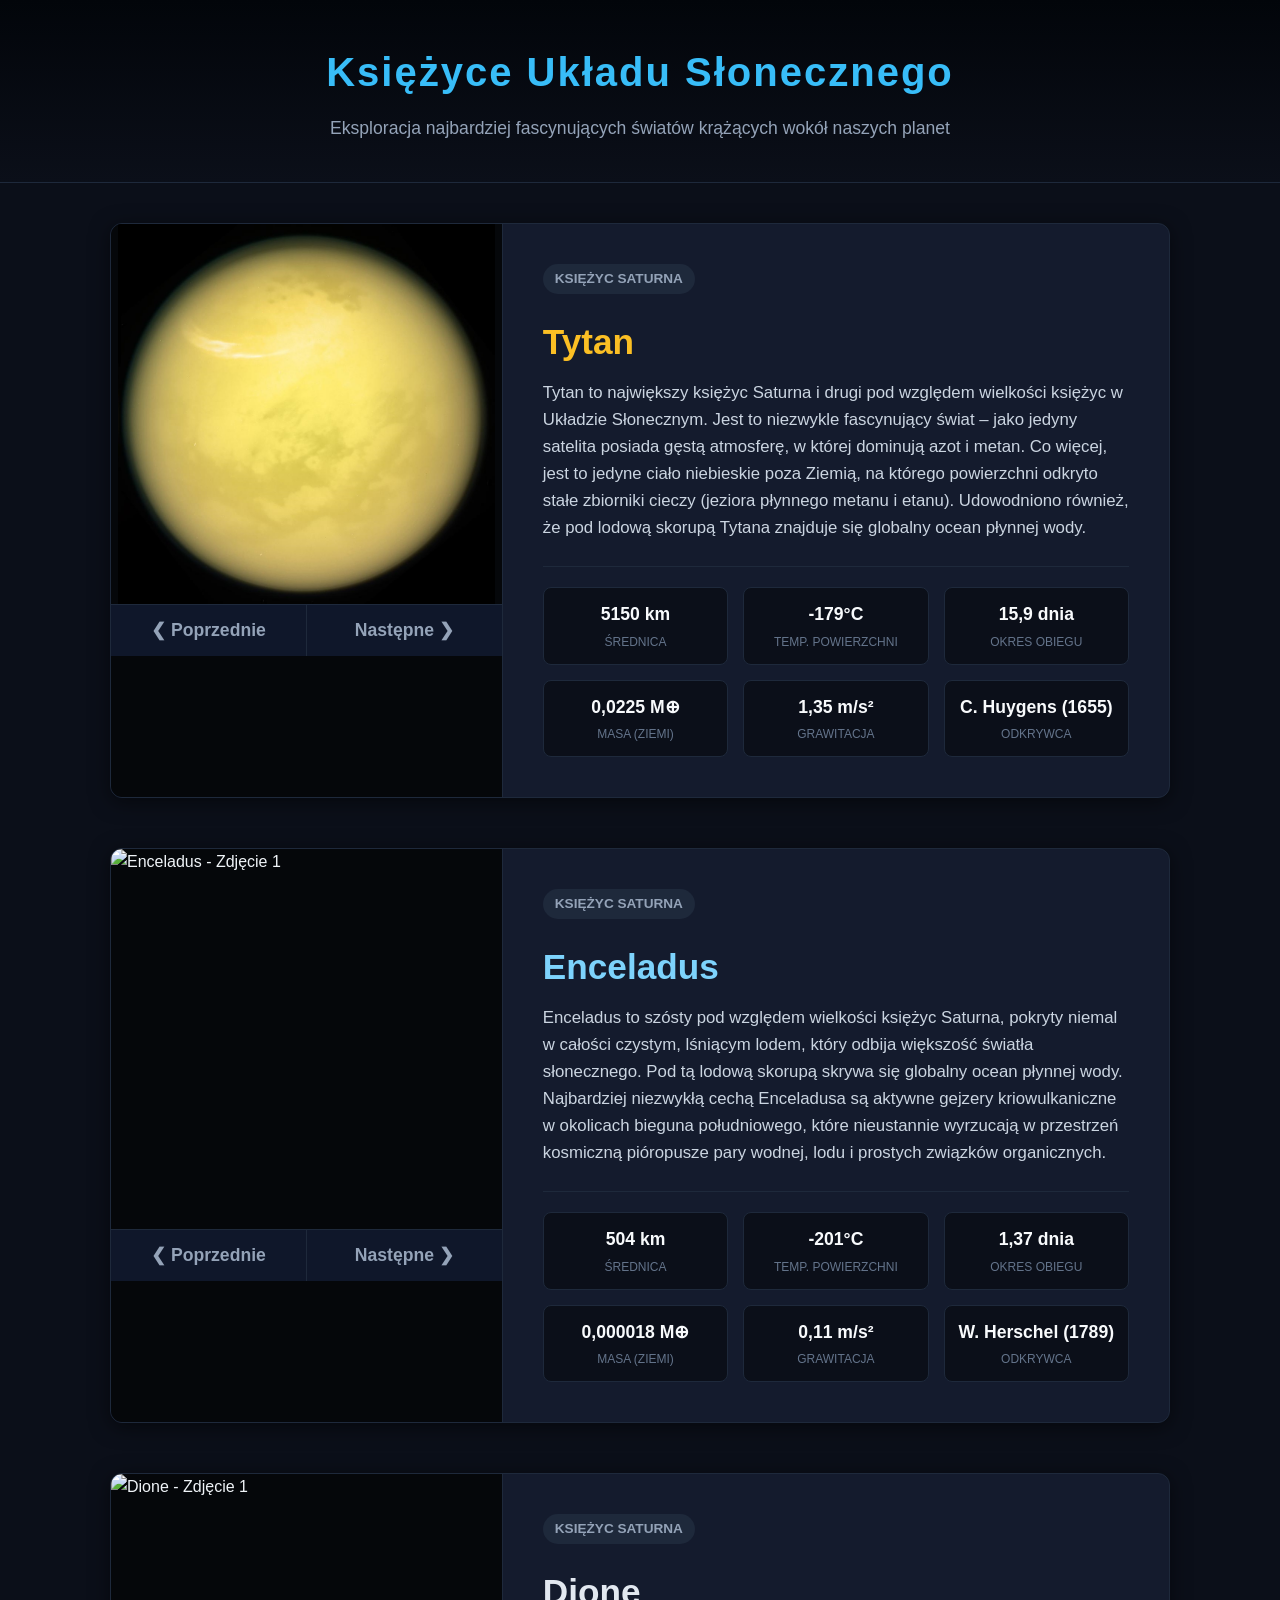
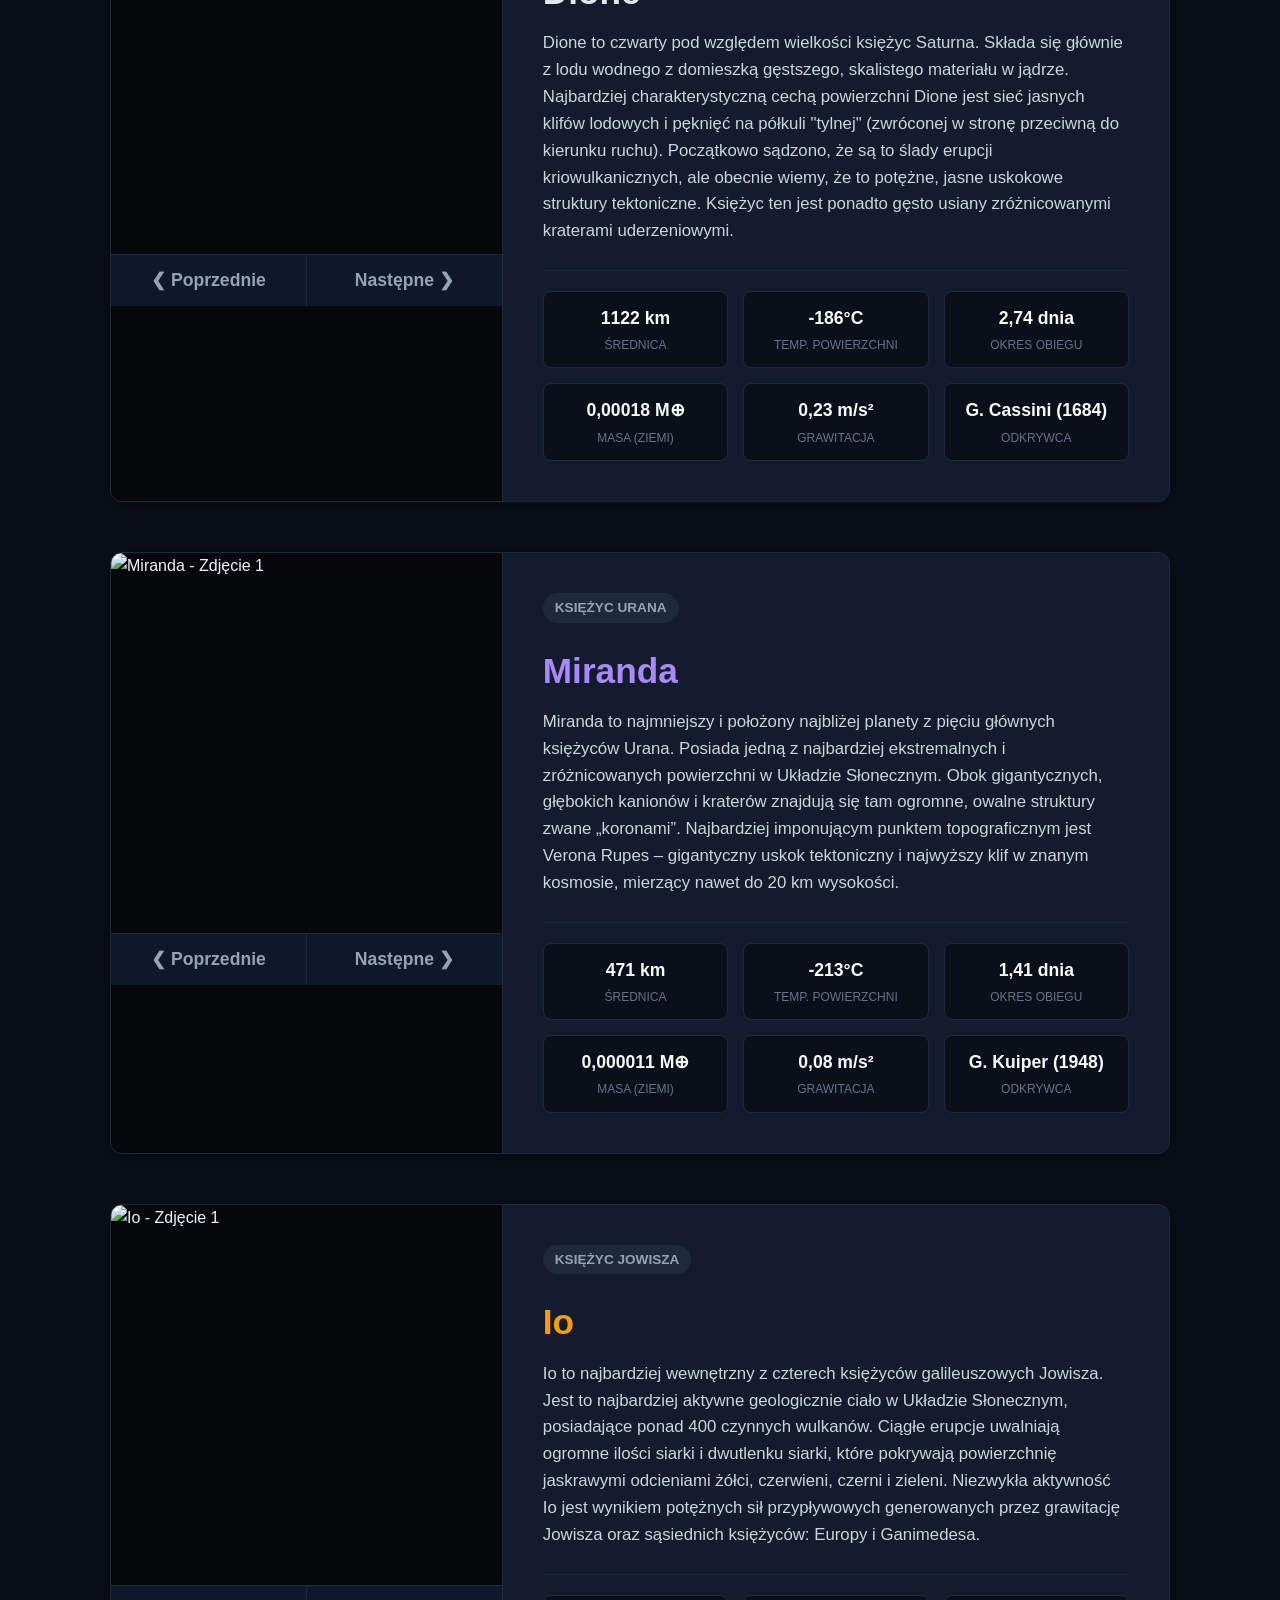
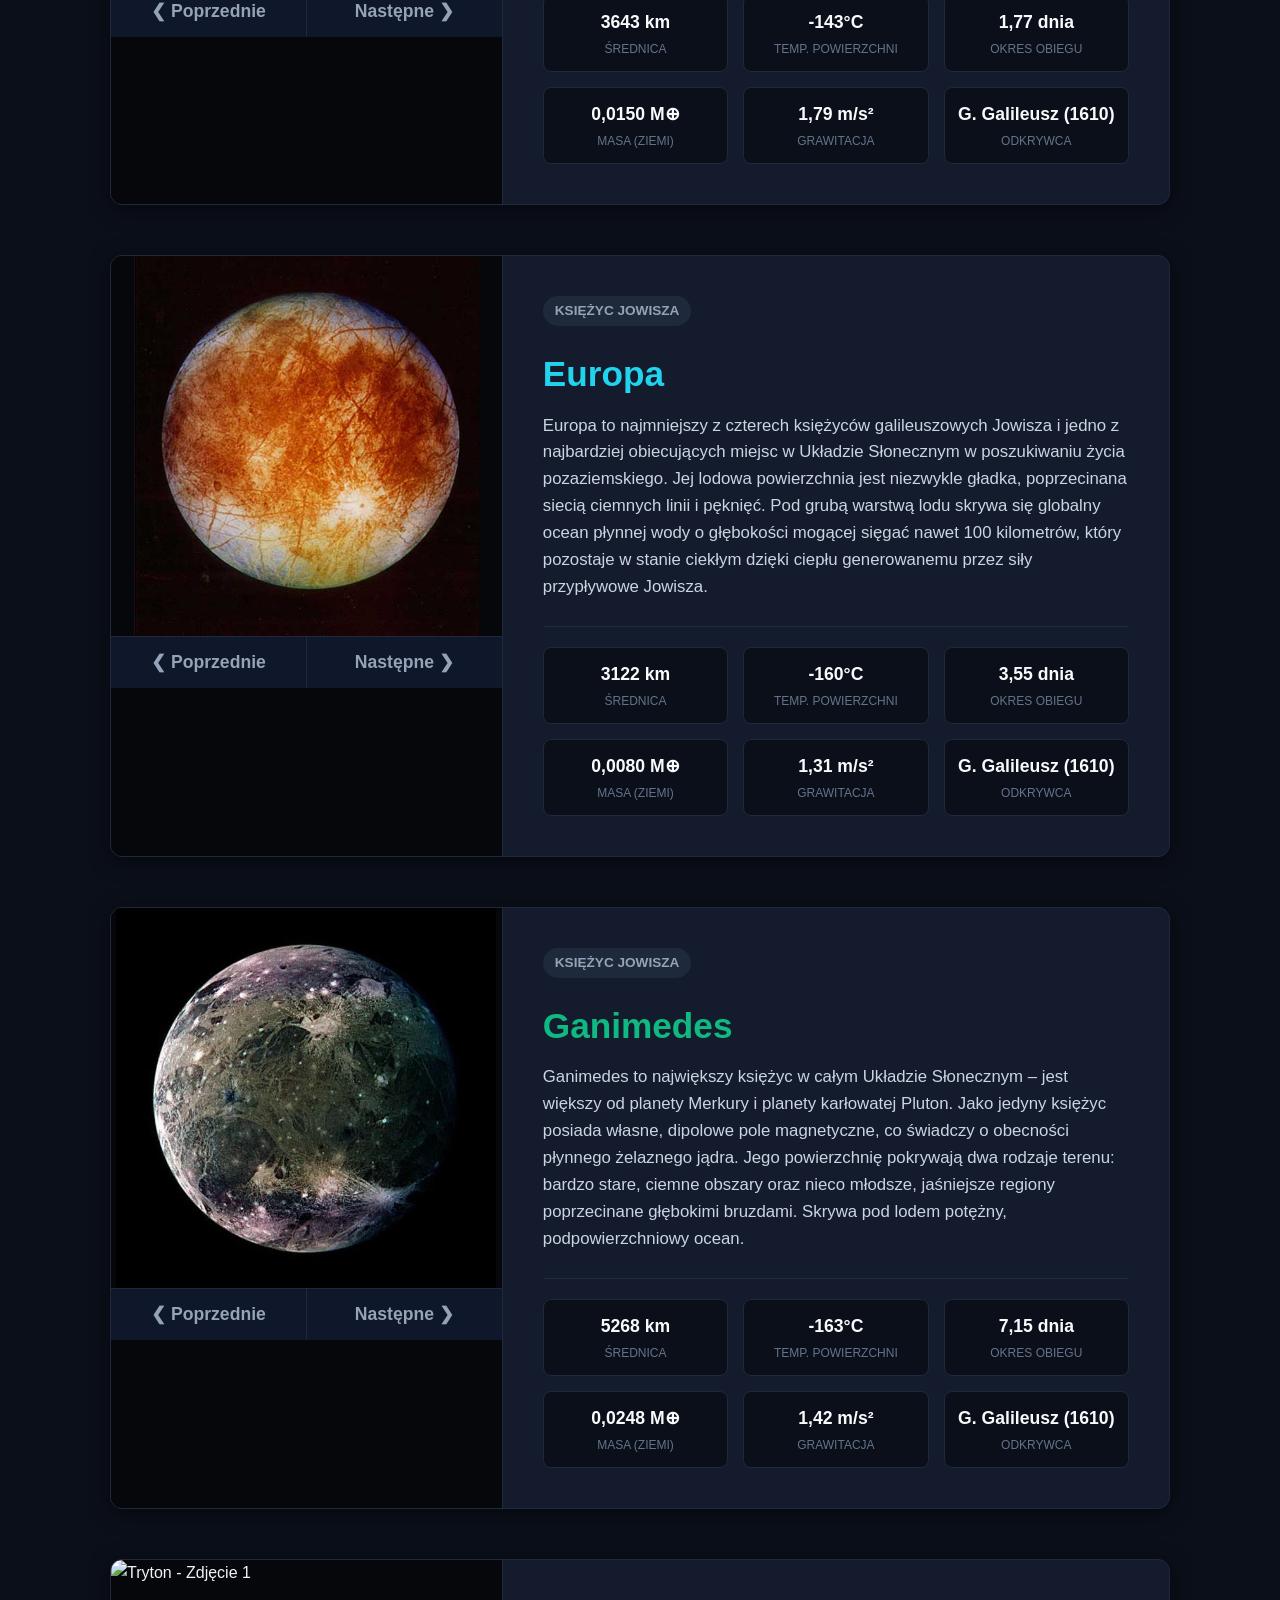
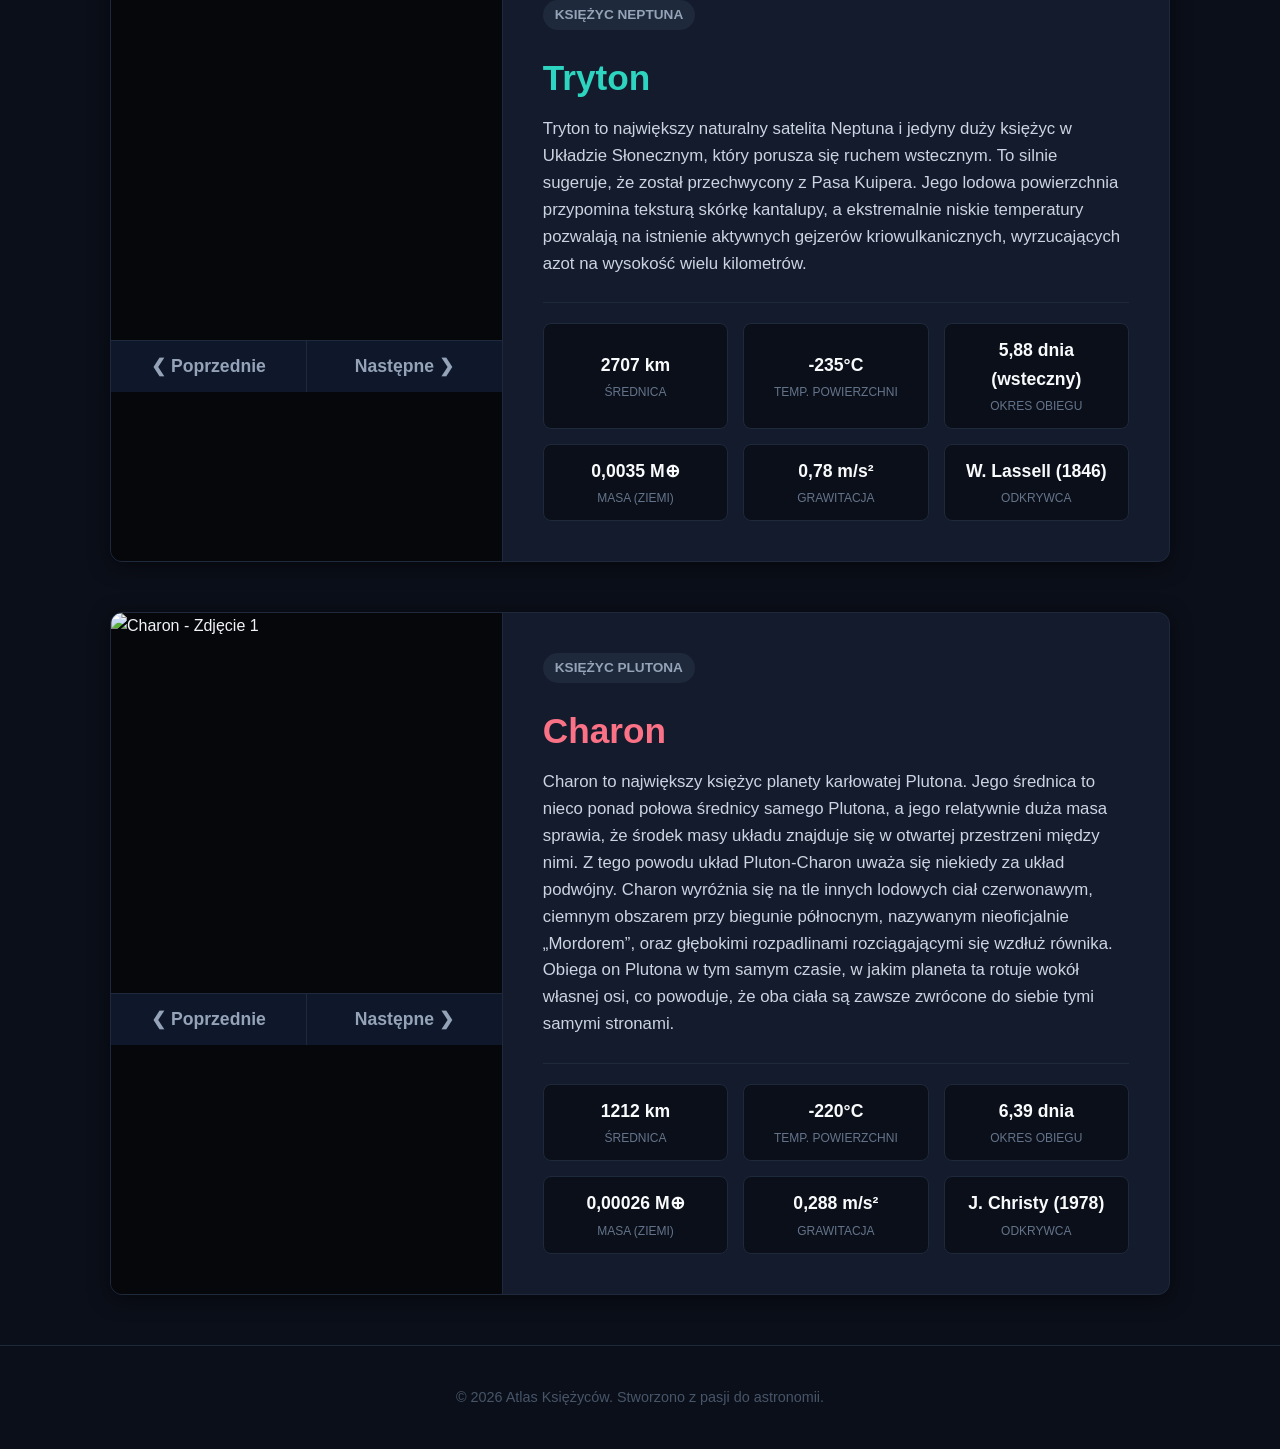
==== index.html @ ff022e8e "Update index.html" ====
<!DOCTYPE html>
<html lang="pl">
<head>
    <meta charset="UTF-8">
    <meta name="viewport" content="width=device-width, initial-scale=1.0">
    <title>Księżyce Układu Słonecznego</title>
    <style>
        * {
            margin: 0;
            padding: 0;
            box-sizing: border-box;
        }

        body {
            font-family: 'Segoe UI', Tahoma, Geneva, Verdana, sans-serif;
            background-color: #0b0f19;
            color: #f0f4f8;
            line-height: 1.6;
        }

        header {
            background: linear-gradient(180deg, #02050a 0%, #0b0f19 100%);
            padding: 40px 20px;
            text-align: center;
            border-bottom: 1px solid #1e293b;
        }

        header h1 {
            font-size: 2.5rem;
            color: #38bdf8;
            letter-spacing: 2px;
            margin-bottom: 10px;
        }

        header p {
            color: #94a3b8;
            font-size: 1.1rem;
        }

        main {
            max-width: 1100px;
            margin: 40px auto;
            padding: 0 20px;
        }

        .moon-card {
            background-color: #141b2d;
            border-radius: 12px;
            overflow: hidden;
            box-shadow: 0 4px 20px rgba(0, 0, 0, 0.5);
            display: flex;
            flex-direction: column;
            margin-bottom: 50px;
            border: 1px solid #1e293b;
        }

        @media (min-width: 768px) {
            .moon-card {
                flex-direction: row;
            }
        }

        .moon-visual-wrapper {
            flex: 1;
            display: flex;
            flex-direction: column;
            background-color: #05070a;
            border-bottom: 1px solid #1e293b;
        }

        @media (min-width: 768px) {
            .moon-visual-wrapper {
                border-bottom: none;
                border-right: 1px solid #1e293b;
            }
        }

        .moon-visual {
            width: 100%;
            height: 380px;
            position: relative;
            overflow: hidden;
        }

        .slide-container {
            width: 100%;
            height: 100%;
            position: absolute;
            top: 0;
            left: 0;
            display: none;
        }

        .slide-container.active {
            display: flex;
            justify-content: center;
            align-items: center;
        }

        .slide-container img {
            width: 100%;
            height: 100%;
            object-fit: contain;
            display: block;
        }

        .slider-controls {
            display: flex;
            border-top: 1px solid #1e293b;
            background-color: #0f172a;
        }

        .slider-btn {
            flex: 1;
            background: none;
            border: none;
            color: #94a3b8;
            padding: 15px;
            font-size: 1.1rem;
            font-weight: bold;
            cursor: pointer;
            transition: transform 0.2s, background-color 0.2s, color 0.2s;
            user-select: none;
            display: flex;
            justify-content: center;
            align-items: center;
            gap: 8px;
        }

        .slider-btn:hover {
            background-color: #1e293b;
            color: #38bdf8;
        }

        .btn-prev {
            border-right: 1px solid #1e293b;
        }

        .moon-info {
            flex: 1.5;
            padding: 40px;
        }

        .moon-info h2 {
            font-size: 2.2rem;
            color: #fbbf24;
            margin-bottom: 10px;
        }

        /* Akcenty kolorystyczne nagłówków */
        .enceladus-card h2 { color: #7dd3fc; }
        .dione-card h2 { color: #e2e8f0; }
        .miranda-card h2 { color: #a78bfa; }
        .io-card h2 { color: #f59e0b; }
        .europa-card h2 { color: #22d3ee; }
        .ganymede-card h2 { color: #10b981; }
        .triton-card h2 { color: #2dd4bf; }
        .charon-card h2 { color: #fb7185; }

        .planet-tag {
            display: inline-block;
            background-color: #1e293b;
            color: #94a3b8;
            padding: 4px 12px;
            border-radius: 20px;
            font-size: 0.85rem;
            margin-bottom: 20px;
            font-weight: bold;
            text-transform: uppercase;
        }

        .moon-description {
            color: #cbd5e1;
            margin-bottom: 25px;
            font-size: 1.05rem;
        }

        .stats-grid {
            display: grid;
            grid-template-columns: repeat(2, 1fr);
            gap: 15px;
            border-top: 1px solid #1e293b;
            padding-top: 20px;
        }

        @media (min-width: 768px) {
            .stats-grid {
                grid-template-columns: repeat(3, 1fr);
            }
        }

        .stat-box {
            background-color: #0b0f19;
            padding: 12px;
            border-radius: 8px;
            text-align: center;
            border: 1px solid #1e293b;
            display: flex;
            flex-direction: column;
            justify-content: center;
        }

        .stat-value {
            display: block;
            font-size: 1.1rem;
            font-weight: bold;
            color: #f8fafc;
            word-wrap: break-word;
        }

        .stat-label {
            font-size: 0.75rem;
            color: #64748b;
            text-transform: uppercase;
            margin-top: 4px;
        }

        footer {
            text-align: center;
            padding: 40px;
            color: #475569;
            font-size: 0.9rem;
            border-top: 1px solid #1e293b;
        }
    </style>
</head>

<body>

    <header>
        <h1>Księżyce Układu Słonecznego</h1>
        <p>Eksploracja najbardziej fascynujących światów krążących wokół naszych planet</p>
    </header>

    <main>

        <section class="moon-card" id="titan-card">
            <div class="moon-visual-wrapper">
                <div class="moon-visual">
                    <div class="slide-container active"><img src="Saturns-moon-Titan-14.jpg" alt="Tytan - Zdjęcie 1"></div>
                    <div class="slide-container"><img src="PIA02145-1200w.jpg" alt="Tytan - Zdjęcie 2"></div>
                    <div class="slide-container"><img src="PIA07232.jpg" alt="Tytan - Zdjęcie 3"></div>
                    <div class="slide-container"><img src="PIA08119.jpg" alt="Tytan - Zdjęcie 4"></div>
                    <div class="slide-container"><img src="PIA21923_CassiniVIMSTitan_MAIN-1200w.jpg" alt="Tytan - Zdjęcie 5"></div>
                </div>
                <div class="slider-controls">
                    <button class="slider-btn btn-prev" onclick="moveSlide('titan-card', -1)">&#10094; Poprzednie</button>
                    <button class="slider-btn btn-next" onclick="moveSlide('titan-card', 1)">Następne &#10095;</button>
                </div>
            </div>
            <div class="moon-info">
                <span class="planet-tag">Księżyc Saturna</span>
                <h2>Tytan</h2>
                <p class="moon-description">
                    Tytan to największy księżyc Saturna i drugi pod względem wielkości księżyc w Układzie Słonecznym. Jest to niezwykle fascynujący świat – jako jedyny satelita posiada gęstą atmosferę, w której dominują azot i metan. Co więcej, jest to jedyne ciało niebieskie poza Ziemią, na którego powierzchni odkryto stałe zbiorniki cieczy (jeziora płynnego metanu i etanu). Udowodniono również, że pod lodową skorupą Tytana znajduje się globalny ocean płynnej wody.
                </p>
                <div class="stats-grid">
                    <div class="stat-box"><span class="stat-value">5150 km</span><span class="stat-label">Średnica</span></div>
                    <div class="stat-box"><span class="stat-value">-179°C</span><span class="stat-label">Temp. powierzchni</span></div>
                    <div class="stat-box"><span class="stat-value">15,9 dnia</span><span class="stat-label">Okres obiegu</span></div>
                    <div class="stat-box"><span class="stat-value">0,0225 M⊕</span><span class="stat-label">Masa (Ziemi)</span></div>
                    <div class="stat-box"><span class="stat-value">1,35 m/s²</span><span class="stat-label">Grawitacja</span></div>
                    <div class="stat-box"><span class="stat-value">C. Huygens (1655)</span><span class="stat-label">Odkrywca</span></div>
                </div>
            </div>
        </section>

        <section class="moon-card enceladus-card" id="enceladus-card">
            <div class="moon-visual-wrapper">
                <div class="moon-visual">
                    <div class="slide-container active"><img src="Enceladus (Moon) Facts.jpeg" alt="Enceladus - Zdjęcie 1"></div>
                    <div class="slide-container"><img src="N00165314.jpg" alt="Enceladus - Zdjęcie 2"></div>
                    <div class="slide-container"><img src="N00244792.jpg" alt="Enceladus - Zdjęcie 3"></div>
                    <div class="slide-container"><img src="NASA's Cassini spacecraft zoomed by Saturn's icy moon Enceladus on Oct_ 14, 2015, capturing this stunning image of the moon's north pole. Credits_ NASA_JPL-Caltech_Space Science Institute.jpg" alt="Enceladus - Zdjęcie 4"></div>
                    <div class="slide-container"><img src="PIA11133.jpg" alt="Enceladus - Zdjęcie 5"></div>
                </div>
                <div class="slider-controls">
                    <button class="slider-btn btn-prev" onclick="moveSlide('enceladus-card', -1)">&#10094; Poprzednie</button>
                    <button class="slider-btn btn-next" onclick="moveSlide('enceladus-card', 1)">Następne &#10095;</button>
                </div>
            </div>
            <div class="moon-info">
                <span class="planet-tag">Księżyc Saturna</span>
                <h2>Enceladus</h2>
                <p class="moon-description">
                    Enceladus to szósty pod względem wielkości księżyc Saturna, pokryty niemal w całości czystym, lśniącym lodem, który odbija większość światła słonecznego. Pod tą lodową skorupą skrywa się globalny ocean płynnej wody. Najbardziej niezwykłą cechą Enceladusa są aktywne gejzery kriowulkaniczne w okolicach bieguna południowego, które nieustannie wyrzucają w przestrzeń kosmiczną pióropusze pary wodnej, lodu i prostych związków organicznych.
                </p>
                <div class="stats-grid">
                    <div class="stat-box"><span class="stat-value">504 km</span><span class="stat-label">Średnica</span></div>
                    <div class="stat-box"><span class="stat-value">-201°C</span><span class="stat-label">Temp. powierzchni</span></div>
                    <div class="stat-box"><span class="stat-value">1,37 dnia</span><span class="stat-label">Okres obiegu</span></div>
                    <div class="stat-box"><span class="stat-value">0,000018 M⊕</span><span class="stat-label">Masa (Ziemi)</span></div>
                    <div class="stat-box"><span class="stat-value">0,11 m/s²</span><span class="stat-label">Grawitacja</span></div>
                    <div class="stat-box"><span class="stat-value">W. Herschel (1789)</span><span class="stat-label">Odkrywca</span></div>
                </div>
            </div>
        </section>

        <section class="moon-card dione-card" id="dione-card">
            <div class="moon-visual-wrapper">
                <div class="moon-visual">
                    <div class="slide-container active"><img src="Dione1.jfif" alt="Dione - Zdjęcie 1"></div>
                    <div class="slide-container"><img src="Dione2.jfif" alt="Dione - Zdjęcie 2"></div>
                    <div class="slide-container"><img src="Dione3.jfif" alt="Dione - Zdjęcie 3"></div>
                    <div class="slide-container"><img src="Dione4.jfif" alt="Dione - Zdjęcie 4"></div>
                    <div class="slide-container"><img src="Dione5.jfif" alt="Dione - Zdjęcie 5"></div>
                    <div class="slide-container"><img src="Dione6.jfif" alt="Dione - Zdjęcie 6"></div>
                    <div class="slide-container"><img src="Dione7.webp" alt="Dione - Zdjęcie 7"></div>
                    <div class="slide-container"><img src="Dione8.webp" alt="Dione - Zdjęcie 8"></div>
                    <div class="slide-container"><img src="Dione9.webp" alt="Dione - Zdjęcie 9"></div>
                </div>
                <div class="slider-controls">
                    <button class="slider-btn btn-prev" onclick="moveSlide('dione-card', -1)">&#10094; Poprzednie</button>
                    <button class="slider-btn btn-next" onclick="moveSlide('dione-card', 1)">Następne &#10095;</button>
                </div>
            </div>
            <div class="moon-info">
                <span class="planet-tag">Księżyc Saturna</span>
                <h2>Dione</h2>
                <p class="moon-description">
                    Dione to czwarty pod względem wielkości księżyc Saturna. Składa się głównie z lodu wodnego z domieszką gęstszego, skalistego materiału w jądrze. Najbardziej charakterystyczną cechą powierzchni Dione jest sieć jasnych klifów lodowych i pęknięć na półkuli "tylnej" (zwróconej w stronę przeciwną do kierunku ruchu). Początkowo sądzono, że są to ślady erupcji kriowulkanicznych, ale obecnie wiemy, że to potężne, jasne uskokowe struktury tektoniczne. Księżyc ten jest ponadto gęsto usiany zróżnicowanymi kraterami uderzeniowymi.
                </p>
                <div class="stats-grid">
                    <div class="stat-box"><span class="stat-value">1122 km</span><span class="stat-label">Średnica</span></div>
                    <div class="stat-box"><span class="stat-value">-186°C</span><span class="stat-label">Temp. powierzchni</span></div>
                    <div class="stat-box"><span class="stat-value">2,74 dnia</span><span class="stat-label">Okres obiegu</span></div>
                    <div class="stat-box"><span class="stat-value">0,00018 M⊕</span><span class="stat-label">Masa (Ziemi)</span></div>
                    <div class="stat-box"><span class="stat-value">0,23 m/s²</span><span class="stat-label">Grawitacja</span></div>
                    <div class="stat-box"><span class="stat-value">G. Cassini (1684)</span><span class="stat-label">Odkrywca</span></div>
                </div>
            </div>
        </section>
        <section class="moon-card miranda-card" id="miranda-card">
            <div class="moon-visual-wrapper">
                <div class="moon-visual">
                    <div class="slide-container active"><img src="5cff89f4-7b31-4742-a68a-b8c3bea4c833.jpeg" alt="Miranda - Zdjęcie 1"></div>
                    <div class="slide-container"><img src="miranda.jpg" alt="Miranda - Zdjęcie 2"></div>
                    <div class="slide-container"><img src="Miranda.jpeg" alt="Miranda - Zdjęcie 3"></div>
                    <div class="slide-container"><img src="PIA00140.jpg" alt="Miranda - Zdjęcie 4"></div>
                    <div class="slide-container"><img src="20241028-Miranda-Voyager2.jpg" alt="Miranda - Zdjęcie 5"></div>
                    <div class="slide-container"><img src="jpegPIA01490.jpg" alt="Miranda - Zdjęcie 6"></div>
                    <div class="slide-container"><img src="020520_miranda2.jpg" alt="Miranda - Zdjęcie 7"></div>
                </div>
                <div class="slider-controls">
                    <button class="slider-btn btn-prev" onclick="moveSlide('miranda-card', -1)">&#10094; Poprzednie</button>
                    <button class="slider-btn btn-next" onclick="moveSlide('miranda-card', 1)">Następne &#10095;</button>
                </div>
            </div>
            <div class="moon-info">
                <span class="planet-tag">Księżyc Urana</span>
                <h2>Miranda</h2>
                <p class="moon-description">
                    Miranda to najmniejszy i położony najbliżej planety z pięciu głównych księżyców Urana. Posiada jedną z najbardziej ekstremalnych i zróżnicowanych powierzchni w Układzie Słonecznym. Obok gigantycznych, głębokich kanionów i kraterów znajdują się tam ogromne, owalne struktury zwane „koronami”. Najbardziej imponującym punktem topograficznym jest Verona Rupes – gigantyczny uskok tektoniczny i najwyższy klif w znanym kosmosie, mierzący nawet do 20 km wysokości.
                </p>
                <div class="stats-grid">
                    <div class="stat-box"><span class="stat-value">471 km</span><span class="stat-label">Średnica</span></div>
                    <div class="stat-box"><span class="stat-value">-213°C</span><span class="stat-label">Temp. powierzchni</span></div>
                    <div class="stat-box"><span class="stat-value">1,41 dnia</span><span class="stat-label">Okres obiegu</span></div>
                    <div class="stat-box"><span class="stat-value">0,000011 M⊕</span><span class="stat-label">Masa (Ziemi)</span></div>
                    <div class="stat-box"><span class="stat-value">0,08 m/s²</span><span class="stat-label">Grawitacja</span></div>
                    <div class="stat-box"><span class="stat-value">G. Kuiper (1948)</span><span class="stat-label">Odkrywca</span></div>
                </div>
            </div>
        </section>

        <section class="moon-card io-card" id="io-card">
             <div class="moon-visual-wrapper">
                <div class="moon-visual">
                    <div class="slide-container active"><img src="PIA00738~orig.jpg" alt="Io - Zdjęcie 1"></div>
                    <div class="slide-container"><img src="PIA01223~orig.jpg" alt="Io - Zdjęcie 2"></div>
                    <div class="slide-container"><img src="PIA01626~orig.jpg" alt="Io - Zdjęcie 3"></div>
                    <div class="slide-container"><img src="PIA02550~orig.jpg" alt="Io - Zdjęcie 4"></div>
                    <div class="slide-container"><img src="PIA02599~orig.jpg" alt="Io - Zdjęcie 5"></div>
                    <div class="slide-container"><img src="PIA01106~orig.jpg" alt="Io - Zdjęcie 6"></div>
                </div>
                <div class="slider-controls">
                    <button class="slider-btn btn-prev" onclick="moveSlide('io-card', -1)">&#10094; Poprzednie</button>
                    <button class="slider-btn btn-next" onclick="moveSlide('io-card', 1)">Następne &#10095;</button>
                </div>
            </div>
            <div class="moon-info">
                <span class="planet-tag">Księżyc Jowisza</span>
                <h2>Io</h2>
                <p class="moon-description">
                    Io to najbardziej wewnętrzny z czterech księżyców galileuszowych Jowisza. Jest to najbardziej aktywne geologicznie ciało w Układzie Słonecznym, posiadające ponad 400 czynnych wulkanów. Ciągłe erupcje uwalniają ogromne ilości siarki i dwutlenku siarki, które pokrywają powierzchnię jaskrawymi odcieniami żółci, czerwieni, czerni i zieleni. Niezwykła aktywność Io jest wynikiem potężnych sił przypływowych generowanych przez grawitację Jowisza oraz sąsiednich księżyców: Europy i Ganimedesa.
                </p>
                <div class="stats-grid">
                    <div class="stat-box"><span class="stat-value">3643 km</span><span class="stat-label">Średnica</span></div>
                    <div class="stat-box"><span class="stat-value">-143°C</span><span class="stat-label">Temp. powierzchni</span></div>
                    <div class="stat-box"><span class="stat-value">1,77 dnia</span><span class="stat-label">Okres obiegu</span></div>
                    <div class="stat-box"><span class="stat-value">0,0150 M⊕</span><span class="stat-label">Masa (Ziemi)</span></div>
                    <div class="stat-box"><span class="stat-value">1,79 m/s²</span><span class="stat-label">Grawitacja</span></div>
                    <div class="stat-box"><span class="stat-value">G. Galileusz (1610)</span><span class="stat-label">Odkrywca</span></div>
                </div>
            </div>
        </section>

        <section class="moon-card europa-card" id="europa-card">
             <div class="moon-visual-wrapper">
                <div class="moon-visual">
                    <div class="slide-container active"><img src="europa-full.en.jpg" alt="Europa - Zdjęcie 1"></div>
                    <div class="slide-container"><img src="4965690752_066be059b7_h.jpg" alt="Europa - Zdjęcie 2"></div>
                    <div class="slide-container"><img src="Close-up Images of Jupiter's Frozen Ocean Moon_.jpeg" alt="Europa - Zdjęcie 3"></div>
                    <div class="slide-container"><img src="Europa (2).jpeg" alt="Europa - Zdjęcie 4"></div>
                    <div class="slide-container"><img src="Europa (1).jpeg" alt="Europa - Zdjęcie 5"></div>
                    <div class="slide-container"><img src="Europa.jpeg" alt="Europa - Zdjęcie 6"></div>
                    <div class="slide-container"><img src="Jupiter and its moon Europe.jpeg" alt="Europa - Zdjęcie 7"></div>
                    <div class="slide-container"><img src="pia25695-nasas-juno-mission-captures-images-of-europa.jpg" alt="Europa - Zdjęcie 8"></div>
                </div>
                <div class="slider-controls">
                    <button class="slider-btn btn-prev" onclick="moveSlide('europa-card', -1)">&#10094; Poprzednie</button>
                    <button class="slider-btn btn-next" onclick="moveSlide('europa-card', 1)">Następne &#10095;</button>
                </div>
            </div>
            <div class="moon-info">
                <span class="planet-tag">Księżyc Jowisza</span>
                <h2>Europa</h2>
                <p class="moon-description">
                    Europa to najmniejszy z czterech księżyców galileuszowych Jowisza i jedno z najbardziej obiecujących miejsc w Układzie Słonecznym w poszukiwaniu życia pozaziemskiego. Jej lodowa powierzchnia jest niezwykle gładka, poprzecinana siecią ciemnych linii i pęknięć. Pod grubą warstwą lodu skrywa się globalny ocean płynnej wody o głębokości mogącej sięgać nawet 100 kilometrów, który pozostaje w stanie ciekłym dzięki ciepłu generowanemu przez siły przypływowe Jowisza.
                </p>
                <div class="stats-grid">
                    <div class="stat-box"><span class="stat-value">3122 km</span><span class="stat-label">Średnica</span></div>
                    <div class="stat-box"><span class="stat-value">-160°C</span><span class="stat-label">Temp. powierzchni</span></div>
                    <div class="stat-box"><span class="stat-value">3,55 dnia</span><span class="stat-label">Okres obiegu</span></div>
                    <div class="stat-box"><span class="stat-value">0,0080 M⊕</span><span class="stat-label">Masa (Ziemi)</span></div>
                    <div class="stat-box"><span class="stat-value">1,31 m/s²</span><span class="stat-label">Grawitacja</span></div>
                    <div class="stat-box"><span class="stat-value">G. Galileusz (1610)</span><span class="stat-label">Odkrywca</span></div>
                </div>
            </div>
        </section>

        <section class="moon-card ganymede-card" id="ganymede-card">
            <div class="moon-visual-wrapper">
                <div class="moon-visual">
                    <div class="slide-container active"><img src="ganymede.webp" alt="Ganimedes - Zdjęcie 1"></div>
                    <div class="slide-container"><img src="PIA00716.jpg" alt="Ganimedes - Zdjęcie 2"></div>
                    <div class="slide-container"><img src="e1_-_pia24682_-_juno_ganymede_sru_-_darkside.png" alt="Ganimedes - Zdjęcie 3"></div>
                    <div class="slide-container"><img src="pia24681-1041.jpg" alt="Ganimedes - Zdjęcie 4"></div>
                    <div class="slide-container"><img src="PIA02278.jpg" alt="Ganimedes - Zdjęcie 5"></div>
                    <div class="slide-container"><img src="PIA02282.jpg" alt="Ganimedes - Zdjęcie 6"></div>
                    <div class="slide-container"><img src="PIA02233.jpg" alt="Ganimedes - Zdjęcie 7"></div>
                    <div class="slide-container"><img src="PIA00580.jpg" alt="Ganimedes - Zdjęcie 8"></div>
                </div>
                <div class="slider-controls">
                    <button class="slider-btn btn-prev" onclick="moveSlide('ganymede-card', -1)">&#10094; Poprzednie</button>
                    <button class="slider-btn btn-next" onclick="moveSlide('ganymede-card', 1)">Następne &#10095;</button>
                </div>
            </div>
            <div class="moon-info">
                <span class="planet-tag">Księżyc Jowisza</span>
                <h2>Ganimedes</h2>
                <p class="moon-description">
                    Ganimedes to największy księżyc w całym Układzie Słonecznym – jest większy od planety Merkury i planety karłowatej Pluton. Jako jedyny księżyc posiada własne, dipolowe pole magnetyczne, co świadczy o obecności płynnego żelaznego jądra. Jego powierzchnię pokrywają dwa rodzaje terenu: bardzo stare, ciemne obszary oraz nieco młodsze, jaśniejsze regiony poprzecinane głębokimi bruzdami. Skrywa pod lodem potężny, podpowierzchniowy ocean.
                </p>
                <div class="stats-grid">
                    <div class="stat-box"><span class="stat-value">5268 km</span><span class="stat-label">Średnica</span></div>
                    <div class="stat-box"><span class="stat-value">-163°C</span><span class="stat-label">Temp. powierzchni</span></div>
                    <div class="stat-box"><span class="stat-value">7,15 dnia</span><span class="stat-label">Okres obiegu</span></div>
                    <div class="stat-box"><span class="stat-value">0,0248 M⊕</span><span class="stat-label">Masa (Ziemi)</span></div>
                    <div class="stat-box"><span class="stat-value">1,42 m/s²</span><span class="stat-label">Grawitacja</span></div>
                    <div class="stat-box"><span class="stat-value">G. Galileusz (1610)</span><span class="stat-label">Odkrywca</span></div>
                </div>
            </div>
        </section>

        <section class="moon-card triton-card" id="triton-card">
            <div class="moon-visual-wrapper">
                <div class="moon-visual">
                    <div class="slide-container active"><img src="Triton (maan) - Wikipedia.jpeg" alt="Tryton - Zdjęcie 1"></div>
                    <div class="slide-container"><img src="Triton.jpeg" alt="Tryton - Zdjęcie 2"></div>
                    <div class="slide-container"><img src="50 Interesting Solar System Facts Scientists Have_.jpeg" alt="Tryton - Zdjęcie 3"></div>
                    <div class="slide-container"><img src="PIA12184.jpg" alt="Tryton - Zdjęcie 4"></div>
                    <div class="slide-container"><img src="PIA02208.jpg" alt="Tryton - Zdjęcie 5"></div>
                </div>
                <div class="slider-controls">
                    <button class="slider-btn btn-prev" onclick="moveSlide('triton-card', -1)">&#10094; Poprzednie</button>
                    <button class="slider-btn btn-next" onclick="moveSlide('triton-card', 1)">Następne &#10095;</button>
                </div>
            </div>
            <div class="moon-info">
                <span class="planet-tag">Księżyc Neptuna</span>
                <h2>Tryton</h2>
                <p class="moon-description">
                    Tryton to największy naturalny satelita Neptuna i jedyny duży księżyc w Układzie Słonecznym, który porusza się ruchem wstecznym. To silnie sugeruje, że został przechwycony z Pasa Kuipera. Jego lodowa powierzchnia przypomina teksturą skórkę kantalupy, a ekstremalnie niskie temperatury pozwalają na istnienie aktywnych gejzerów kriowulkanicznych, wyrzucających azot na wysokość wielu kilometrów.
                </p>
                <div class="stats-grid">
                    <div class="stat-box"><span class="stat-value">2707 km</span><span class="stat-label">Średnica</span></div>
                    <div class="stat-box"><span class="stat-value">-235°C</span><span class="stat-label">Temp. powierzchni</span></div>
                    <div class="stat-box"><span class="stat-value">5,88 dnia (wsteczny)</span><span class="stat-label">Okres obiegu</span></div>
                    <div class="stat-box"><span class="stat-value">0,0035 M⊕</span><span class="stat-label">Masa (Ziemi)</span></div>
                    <div class="stat-box"><span class="stat-value">0,78 m/s²</span><span class="stat-label">Grawitacja</span></div>
                    <div class="stat-box"><span class="stat-value">W. Lassell (1846)</span><span class="stat-label">Odkrywca</span></div>
                </div>
            </div>
        </section>

        <section class="moon-card charon-card" id="charon-card">
             <div class="moon-visual-wrapper">
                <div class="moon-visual">
                    <div class="slide-container active"><img src="Charon-Neutral-Bright-Release.jpg" alt="Charon - Zdjęcie 1"></div>
                    <div class="slide-container"><img src="Charon-released-10-9-2015-New-Horizons-2-e1444566526801.jpg" alt="Charon - Zdjęcie 2"></div>
                    <div class="slide-container"><img src="Charon-released-10-9-2015-New-Horizons-7.jpg" alt="Charon - Zdjęcie 3"></div>
                    <div class="slide-container"><img src="Charon-released-10-9-2015-New-Horizons-3-e1444566599175.jpg" alt="Charon - Zdjęcie 4"></div>
                    <div class="slide-container"><img src="Charon-released-10-9-2015-New-Horizons-5-e1444566580116.jpg" alt="Charon - Zdjęcie 5"></div>
                    <div class="slide-container"><img src="Charon-released-10-9-2015-New-Horizons-4-e1444566589295.jpg" alt="Charon - Zdjęcie 6"></div>
                    <div class="slide-container"><img src="Charon-released-10-9-2015-New-Horizons-6.jpg" alt="Charon - Zdjęcie 7"></div>
                    <div class="slide-container"><img src="OIP.dJsj0yeueuB57AOHxf9glAHaJt.png" alt="Charon - Zdjęcie 8"></div>

                </div>
                <div class="slider-controls">
                    <button class="slider-btn btn-prev" onclick="moveSlide('charon-card', -1)">&#10094; Poprzednie</button>
                    <button class="slider-btn btn-next" onclick="moveSlide('charon-card', 1)">Następne &#10095;</button>
                </div>
            </div>
            <div class="moon-info">
                <span class="planet-tag">Księżyc Plutona</span>
                <h2>Charon</h2>
                <p class="moon-description">
                    Charon to największy księżyc planety karłowatej Plutona. Jego średnica to nieco ponad połowa średnicy samego Plutona, a jego relatywnie duża masa sprawia, że środek masy układu znajduje się w otwartej przestrzeni między nimi. Z tego powodu układ Pluton-Charon uważa się niekiedy za układ podwójny. Charon wyróżnia się na tle innych lodowych ciał czerwonawym, ciemnym obszarem przy biegunie północnym, nazywanym nieoficjalnie „Mordorem”, oraz głębokimi rozpadlinami rozciągającymi się wzdłuż równika. Obiega on Plutona w tym samym czasie, w jakim planeta ta rotuje wokół własnej osi, co powoduje, że oba ciała są zawsze zwrócone do siebie tymi samymi stronami.
                </p>
                <div class="stats-grid">
                    <div class="stat-box"><span class="stat-value">1212 km</span><span class="stat-label">Średnica</span></div>
                    <div class="stat-box"><span class="stat-value">-220°C</span><span class="stat-label">Temp. powierzchni</span></div>
                    <div class="stat-box"><span class="stat-value">6,39 dnia</span><span class="stat-label">Okres obiegu</span></div>
                    <div class="stat-box"><span class="stat-value">0,00026 M⊕</span><span class="stat-label">Masa (Ziemi)</span></div>
                    <div class="stat-box"><span class="stat-value">0,288 m/s²</span><span class="stat-label">Grawitacja</span></div>
                    <div class="stat-box"><span class="stat-value">J. Christy (1978)</span><span class="stat-label">Odkrywca</span></div>
                </div>
            </div>
        </section>

    </main>

    <footer>
        <p>&copy; 2026 Atlas Księżyców. Stworzono z pasji do astronomii.</p>
    </footer>

    <script>
        const sliderStates = {
            'titan-card': 0,
            'enceladus-card': 0,
            'dione-card': 0, // Dodany suwak dla Dione
            'miranda-card': 0,
            'io-card': 0,
            'europa-card': 0,
            'ganymede-card': 0,
            'triton-card': 0,
            'charon-card': 0 
        };

        function moveSlide(cardId, direction) {
            const card = document.getElementById(cardId);
            const slides = card.querySelectorAll('.slide-container');

            slides[sliderStates[cardId]].classList.remove('active');

            sliderStates[cardId] += direction;

            if (sliderStates[cardId] >= slides.length) {
                sliderStates[cardId] = 0;
            } else if (sliderStates[cardId] < 0) {
                sliderStates[cardId] = slides.length - 1;
            }

            slides[sliderStates[cardId]].classList.add('active');
        }
    </script>

</body>
</html>
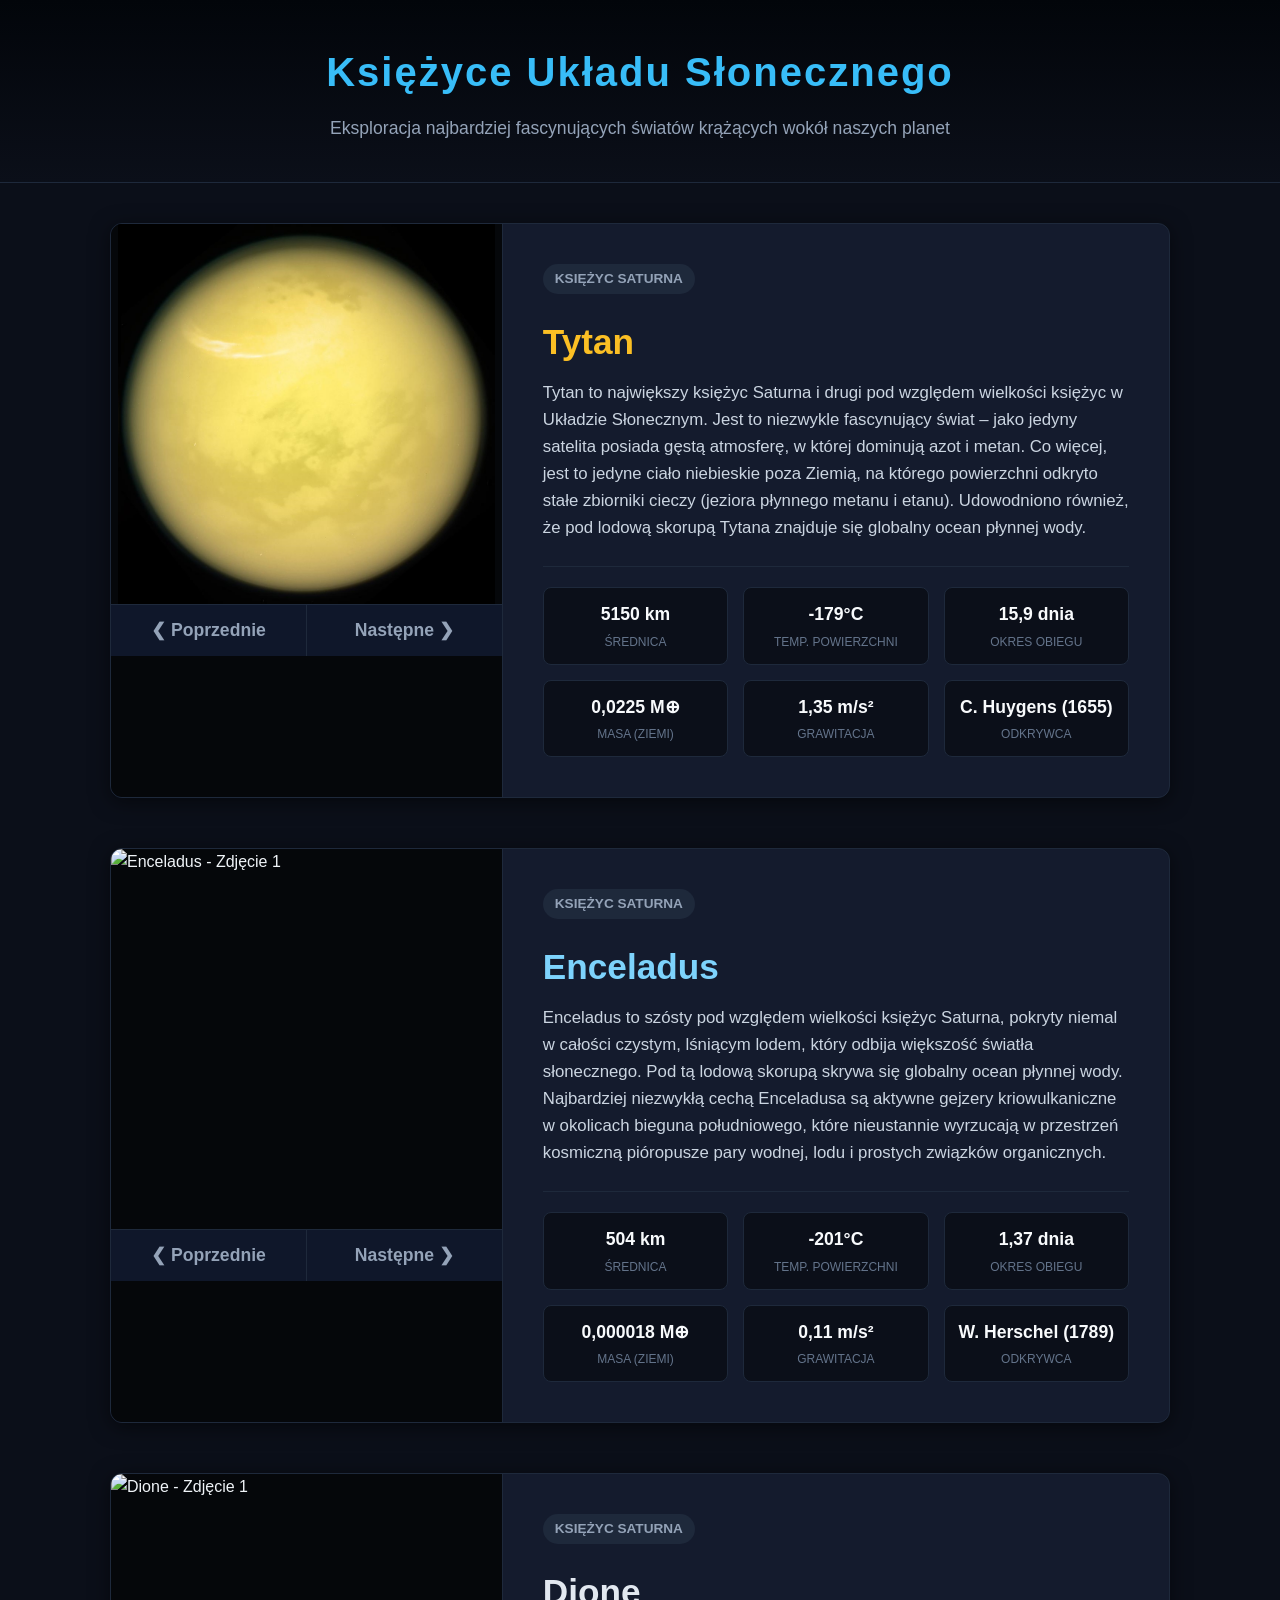
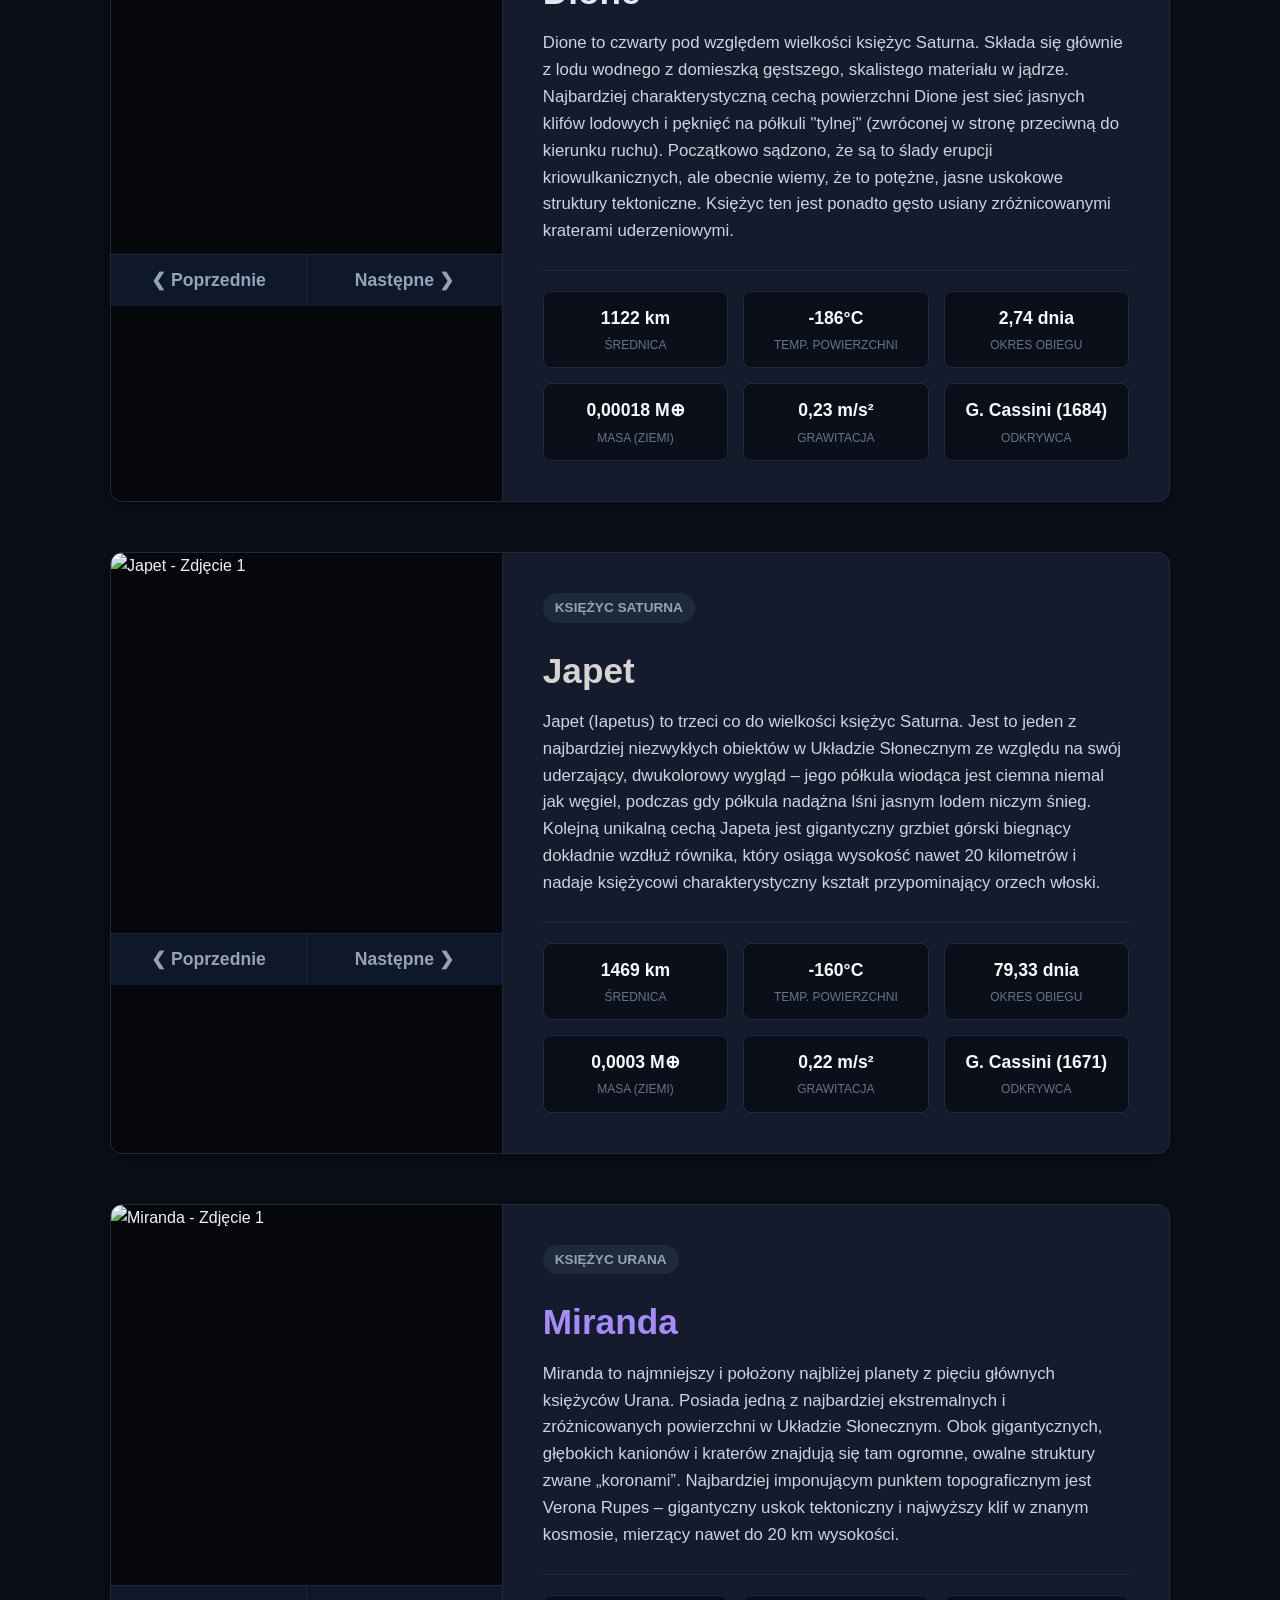
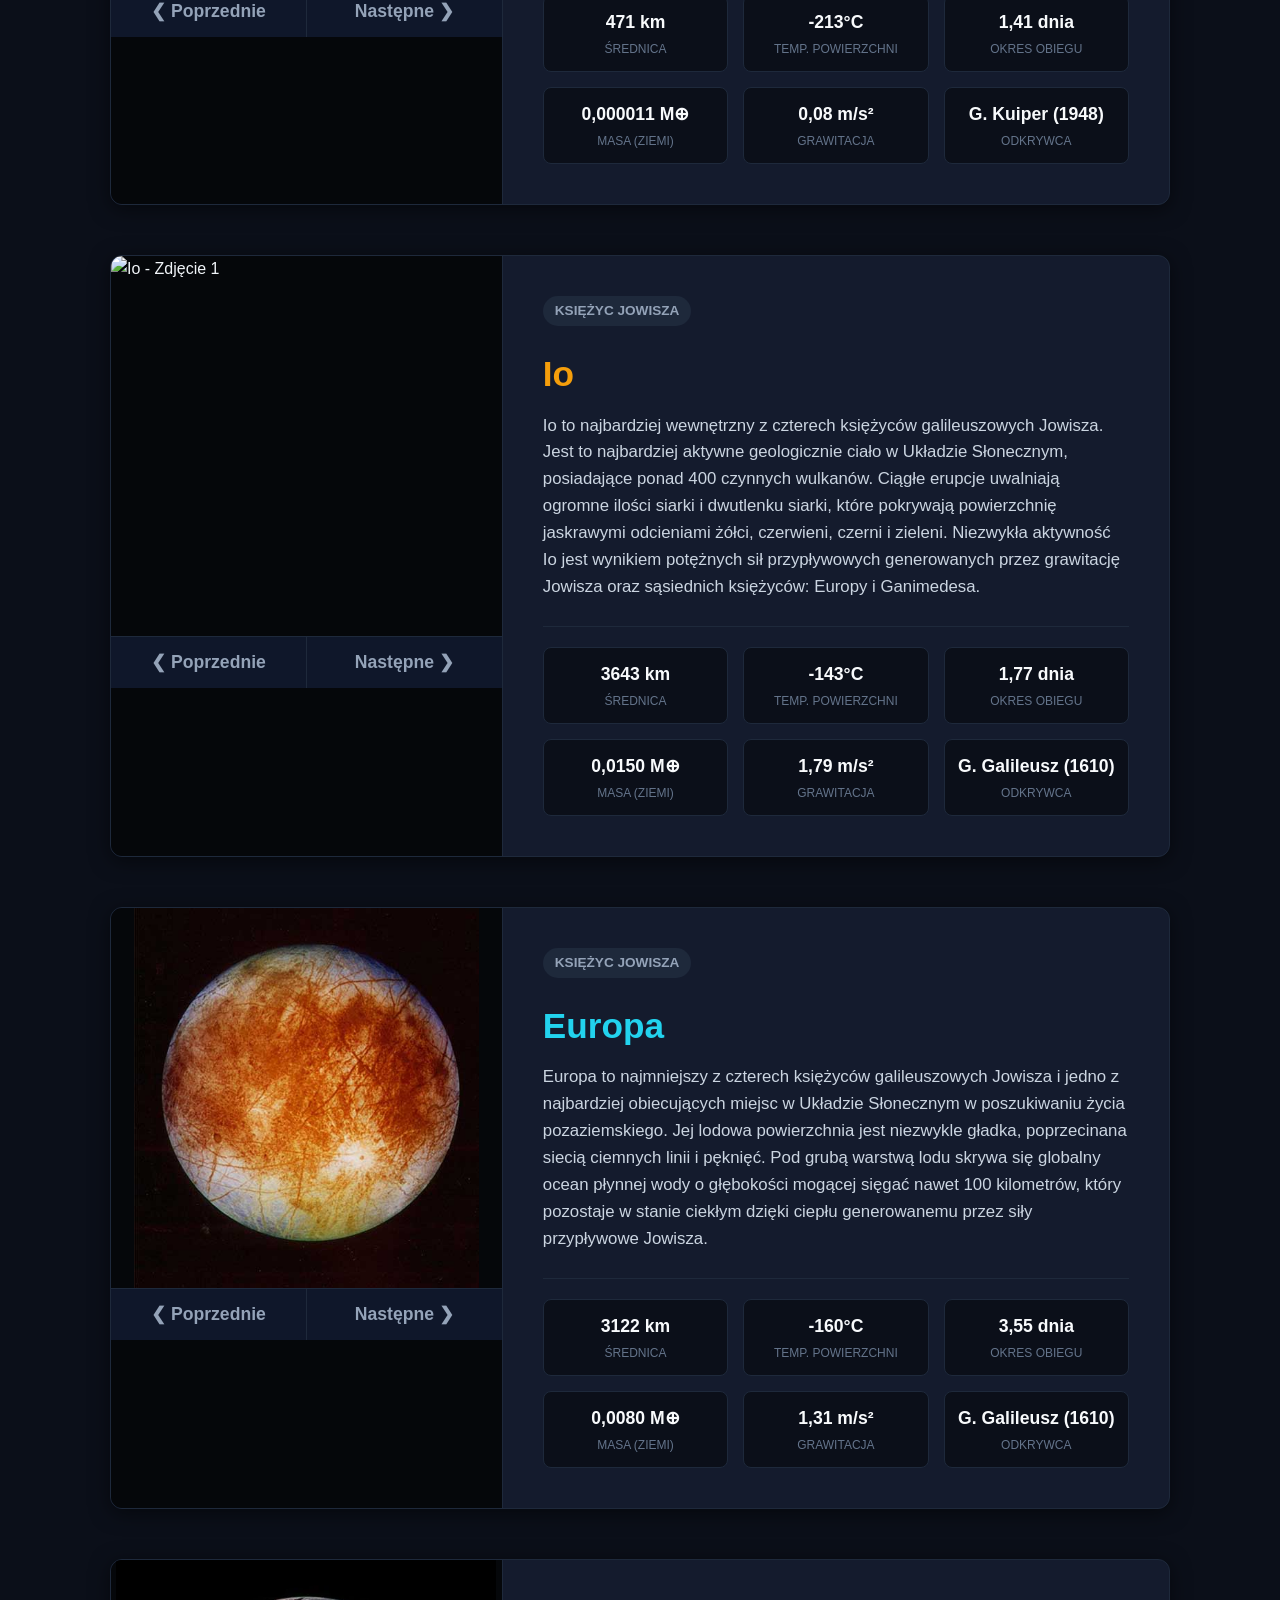
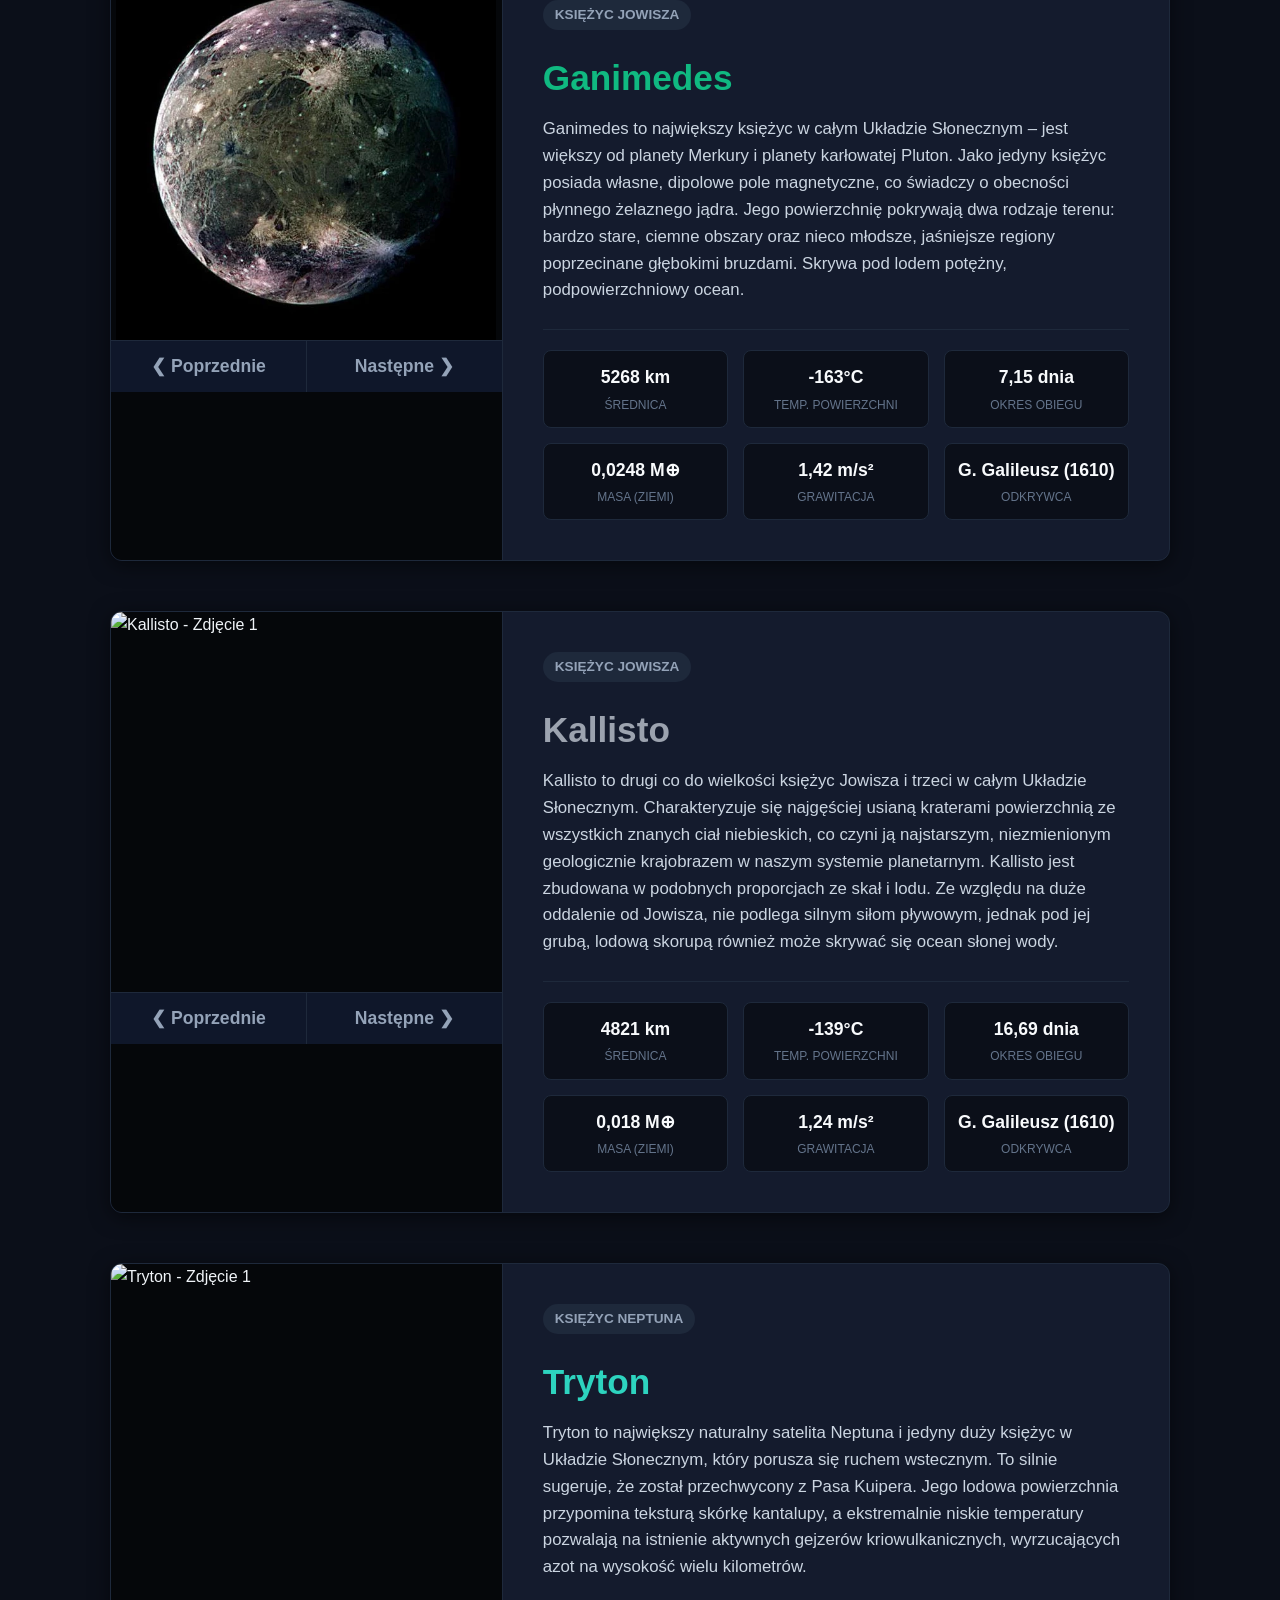
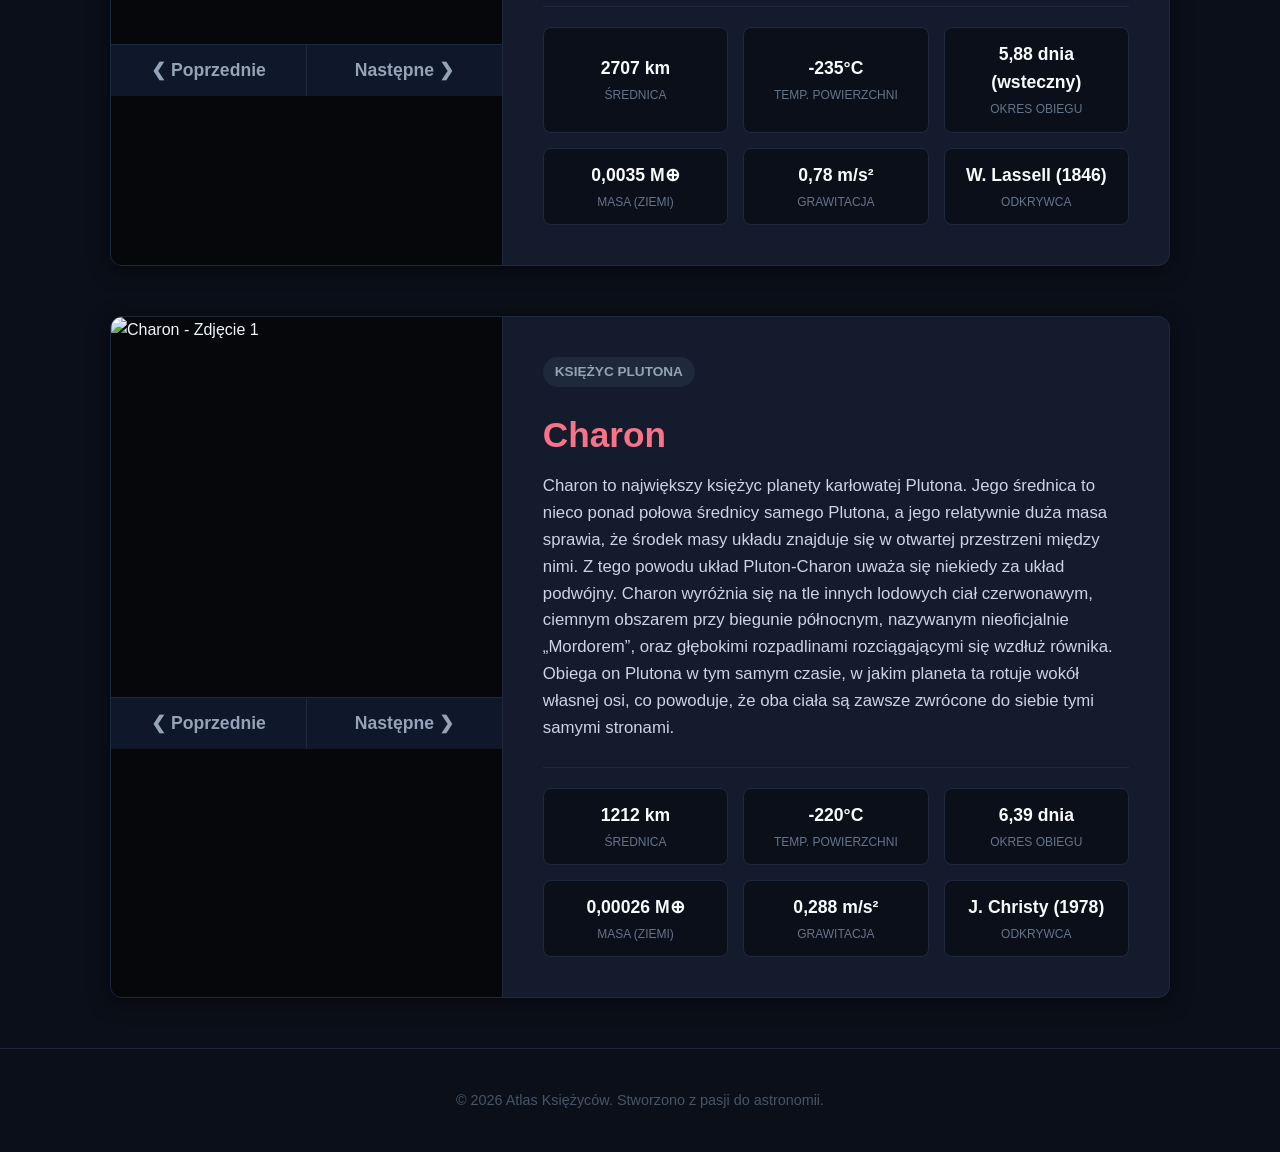
==== commit ca7fe59c: "Update index.html" ====
--- a/index.html
+++ b/index.html
@@ -150,10 +150,12 @@
         /* Akcenty kolorystyczne nagłówków */
         .enceladus-card h2 { color: #7dd3fc; }
         .dione-card h2 { color: #e2e8f0; }
+        .iapetus-card h2 { color: #d6d3d1; } /* Szaro-srebrny dla Japeta */
         .miranda-card h2 { color: #a78bfa; }
         .io-card h2 { color: #f59e0b; }
         .europa-card h2 { color: #22d3ee; }
         .ganymede-card h2 { color: #10b981; }
+        .callisto-card h2 { color: #9ca3af; }
         .triton-card h2 { color: #2dd4bf; }
         .charon-card h2 { color: #fb7185; }
 
@@ -330,6 +332,41 @@
                 </div>
             </div>
         </section>
+
+        <section class="moon-card iapetus-card" id="iapetus-card">
+            <div class="moon-visual-wrapper">
+                <div class="moon-visual">
+                    <div class="slide-container active"><img src="iapetus9.jpg" alt="Japet - Zdjęcie 1"></div>
+                    <div class="slide-container"><img src="iapetus8.webp" alt="Japet - Zdjęcie 2"></div>
+                    <div class="slide-container"><img src="iapetus7.webp" alt="Japet - Zdjęcie 3"></div>
+                    <div class="slide-container"><img src="iapetus6.jpg" alt="Japet - Zdjęcie 4"></div>
+                    <div class="slide-container"><img src="iapetus5.jfif" alt="Japet - Zdjęcie 5"></div>
+                    <div class="slide-container"><img src="iapetus1.jfif" alt="Japet - Zdjęcie 6"></div>
+                    <div class="slide-container"><img src="iapetus4.jfif" alt="Japet - Zdjęcie 7"></div>
+                    <div class="slide-container"><img src="iapetus3.jfif" alt="Japet - Zdjęcie 8"></div>
+                    <div class="slide-container"><img src="iapetus2.jfif" alt="Japet - Zdjęcie 9"></div>
+                </div>
+                <div class="slider-controls">
+                    <button class="slider-btn btn-prev" onclick="moveSlide('iapetus-card', -1)">&#10094; Poprzednie</button>
+                    <button class="slider-btn btn-next" onclick="moveSlide('iapetus-card', 1)">Następne &#10095;</button>
+                </div>
+            </div>
+            <div class="moon-info">
+                <span class="planet-tag">Księżyc Saturna</span>
+                <h2>Japet</h2>
+                <p class="moon-description">
+                    Japet (Iapetus) to trzeci co do wielkości księżyc Saturna. Jest to jeden z najbardziej niezwykłych obiektów w Układzie Słonecznym ze względu na swój uderzający, dwukolorowy wygląd – jego półkula wiodąca jest ciemna niemal jak węgiel, podczas gdy półkula nadążna lśni jasnym lodem niczym śnieg. Kolejną unikalną cechą Japeta jest gigantyczny grzbiet górski biegnący dokładnie wzdłuż równika, który osiąga wysokość nawet 20 kilometrów i nadaje księżycowi charakterystyczny kształt przypominający orzech włoski.
+                </p>
+                <div class="stats-grid">
+                    <div class="stat-box"><span class="stat-value">1469 km</span><span class="stat-label">Średnica</span></div>
+                    <div class="stat-box"><span class="stat-value">-160°C</span><span class="stat-label">Temp. powierzchni</span></div>
+                    <div class="stat-box"><span class="stat-value">79,33 dnia</span><span class="stat-label">Okres obiegu</span></div>
+                    <div class="stat-box"><span class="stat-value">0,0003 M⊕</span><span class="stat-label">Masa (Ziemi)</span></div>
+                    <div class="stat-box"><span class="stat-value">0,22 m/s²</span><span class="stat-label">Grawitacja</span></div>
+                    <div class="stat-box"><span class="stat-value">G. Cassini (1671)</span><span class="stat-label">Odkrywca</span></div>
+                </div>
+            </div>
+        </section>
         <section class="moon-card miranda-card" id="miranda-card">
             <div class="moon-visual-wrapper">
                 <div class="moon-visual">
@@ -364,7 +401,7 @@
         </section>
 
         <section class="moon-card io-card" id="io-card">
-             <div class="moon-visual-wrapper">
+            <div class="moon-visual-wrapper">
                 <div class="moon-visual">
                     <div class="slide-container active"><img src="PIA00738~orig.jpg" alt="Io - Zdjęcie 1"></div>
                     <div class="slide-container"><img src="PIA01223~orig.jpg" alt="Io - Zdjęcie 2"></div>
@@ -396,7 +433,7 @@
         </section>
 
         <section class="moon-card europa-card" id="europa-card">
-             <div class="moon-visual-wrapper">
+            <div class="moon-visual-wrapper">
                 <div class="moon-visual">
                     <div class="slide-container active"><img src="europa-full.en.jpg" alt="Europa - Zdjęcie 1"></div>
                     <div class="slide-container"><img src="4965690752_066be059b7_h.jpg" alt="Europa - Zdjęcie 2"></div>
@@ -463,6 +500,40 @@
             </div>
         </section>
 
+        <section class="moon-card callisto-card" id="callisto-card">
+            <div class="moon-visual-wrapper">
+                <div class="moon-visual">
+                    <div class="slide-container active"><img src="Callisto1.jpeg" alt="Kallisto - Zdjęcie 1"></div>
+                    <div class="slide-container"><img src="Callisto2.jfif" alt="Kallisto - Zdjęcie 2"></div>
+                    <div class="slide-container"><img src="Callisto3.jfif" alt="Kallisto - Zdjęcie 3"></div>
+                    <div class="slide-container"><img src="Callisto4.jfif" alt="Kallisto - Zdjęcie 4"></div>
+                    <div class="slide-container"><img src="Callisto5.jfif" alt="Kallisto - Zdjęcie 5"></div>
+                    <div class="slide-container"><img src="Callisto6.jfif" alt="Kallisto - Zdjęcie 6"></div>
+                    <div class="slide-container"><img src="Callisto7.jpg" alt="Kallisto - Zdjęcie 7"></div>
+                    <div class="slide-container"><img src="Callisto8.jpg" alt="Kallisto - Zdjęcie 8"></div>
+                </div>
+                <div class="slider-controls">
+                    <button class="slider-btn btn-prev" onclick="moveSlide('callisto-card', -1)">&#10094; Poprzednie</button>
+                    <button class="slider-btn btn-next" onclick="moveSlide('callisto-card', 1)">Następne &#10095;</button>
+                </div>
+            </div>
+            <div class="moon-info">
+                <span class="planet-tag">Księżyc Jowisza</span>
+                <h2>Kallisto</h2>
+                <p class="moon-description">
+                    Kallisto to drugi co do wielkości księżyc Jowisza i trzeci w całym Układzie Słonecznym. Charakteryzuje się najgęściej usianą kraterami powierzchnią ze wszystkich znanych ciał niebieskich, co czyni ją najstarszym, niezmienionym geologicznie krajobrazem w naszym systemie planetarnym. Kallisto jest zbudowana w podobnych proporcjach ze skał i lodu. Ze względu na duże oddalenie od Jowisza, nie podlega silnym siłom pływowym, jednak pod jej grubą, lodową skorupą również może skrywać się ocean słonej wody.
+                </p>
+                <div class="stats-grid">
+                    <div class="stat-box"><span class="stat-value">4821 km</span><span class="stat-label">Średnica</span></div>
+                    <div class="stat-box"><span class="stat-value">-139°C</span><span class="stat-label">Temp. powierzchni</span></div>
+                    <div class="stat-box"><span class="stat-value">16,69 dnia</span><span class="stat-label">Okres obiegu</span></div>
+                    <div class="stat-box"><span class="stat-value">0,018 M⊕</span><span class="stat-label">Masa (Ziemi)</span></div>
+                    <div class="stat-box"><span class="stat-value">1,24 m/s²</span><span class="stat-label">Grawitacja</span></div>
+                    <div class="stat-box"><span class="stat-value">G. Galileusz (1610)</span><span class="stat-label">Odkrywca</span></div>
+                </div>
+            </div>
+        </section>
+
         <section class="moon-card triton-card" id="triton-card">
             <div class="moon-visual-wrapper">
                 <div class="moon-visual">
@@ -495,7 +566,7 @@
         </section>
 
         <section class="moon-card charon-card" id="charon-card">
-             <div class="moon-visual-wrapper">
+            <div class="moon-visual-wrapper">
                 <div class="moon-visual">
                     <div class="slide-container active"><img src="Charon-Neutral-Bright-Release.jpg" alt="Charon - Zdjęcie 1"></div>
                     <div class="slide-container"><img src="Charon-released-10-9-2015-New-Horizons-2-e1444566526801.jpg" alt="Charon - Zdjęcie 2"></div>
@@ -505,7 +576,6 @@
                     <div class="slide-container"><img src="Charon-released-10-9-2015-New-Horizons-4-e1444566589295.jpg" alt="Charon - Zdjęcie 6"></div>
                     <div class="slide-container"><img src="Charon-released-10-9-2015-New-Horizons-6.jpg" alt="Charon - Zdjęcie 7"></div>
                     <div class="slide-container"><img src="OIP.dJsj0yeueuB57AOHxf9glAHaJt.png" alt="Charon - Zdjęcie 8"></div>
-
                 </div>
                 <div class="slider-controls">
                     <button class="slider-btn btn-prev" onclick="moveSlide('charon-card', -1)">&#10094; Poprzednie</button>
@@ -539,13 +609,15 @@
         const sliderStates = {
             'titan-card': 0,
             'enceladus-card': 0,
-            'dione-card': 0, // Dodany suwak dla Dione
+            'dione-card': 0,
+            'iapetus-card': 0, // Dodany suwak dla Japeta
             'miranda-card': 0,
             'io-card': 0,
             'europa-card': 0,
             'ganymede-card': 0,
+            'callisto-card': 0, 
             'triton-card': 0,
-            'charon-card': 0 
+            'charon-card': 0
         };
 
         function moveSlide(cardId, direction) {
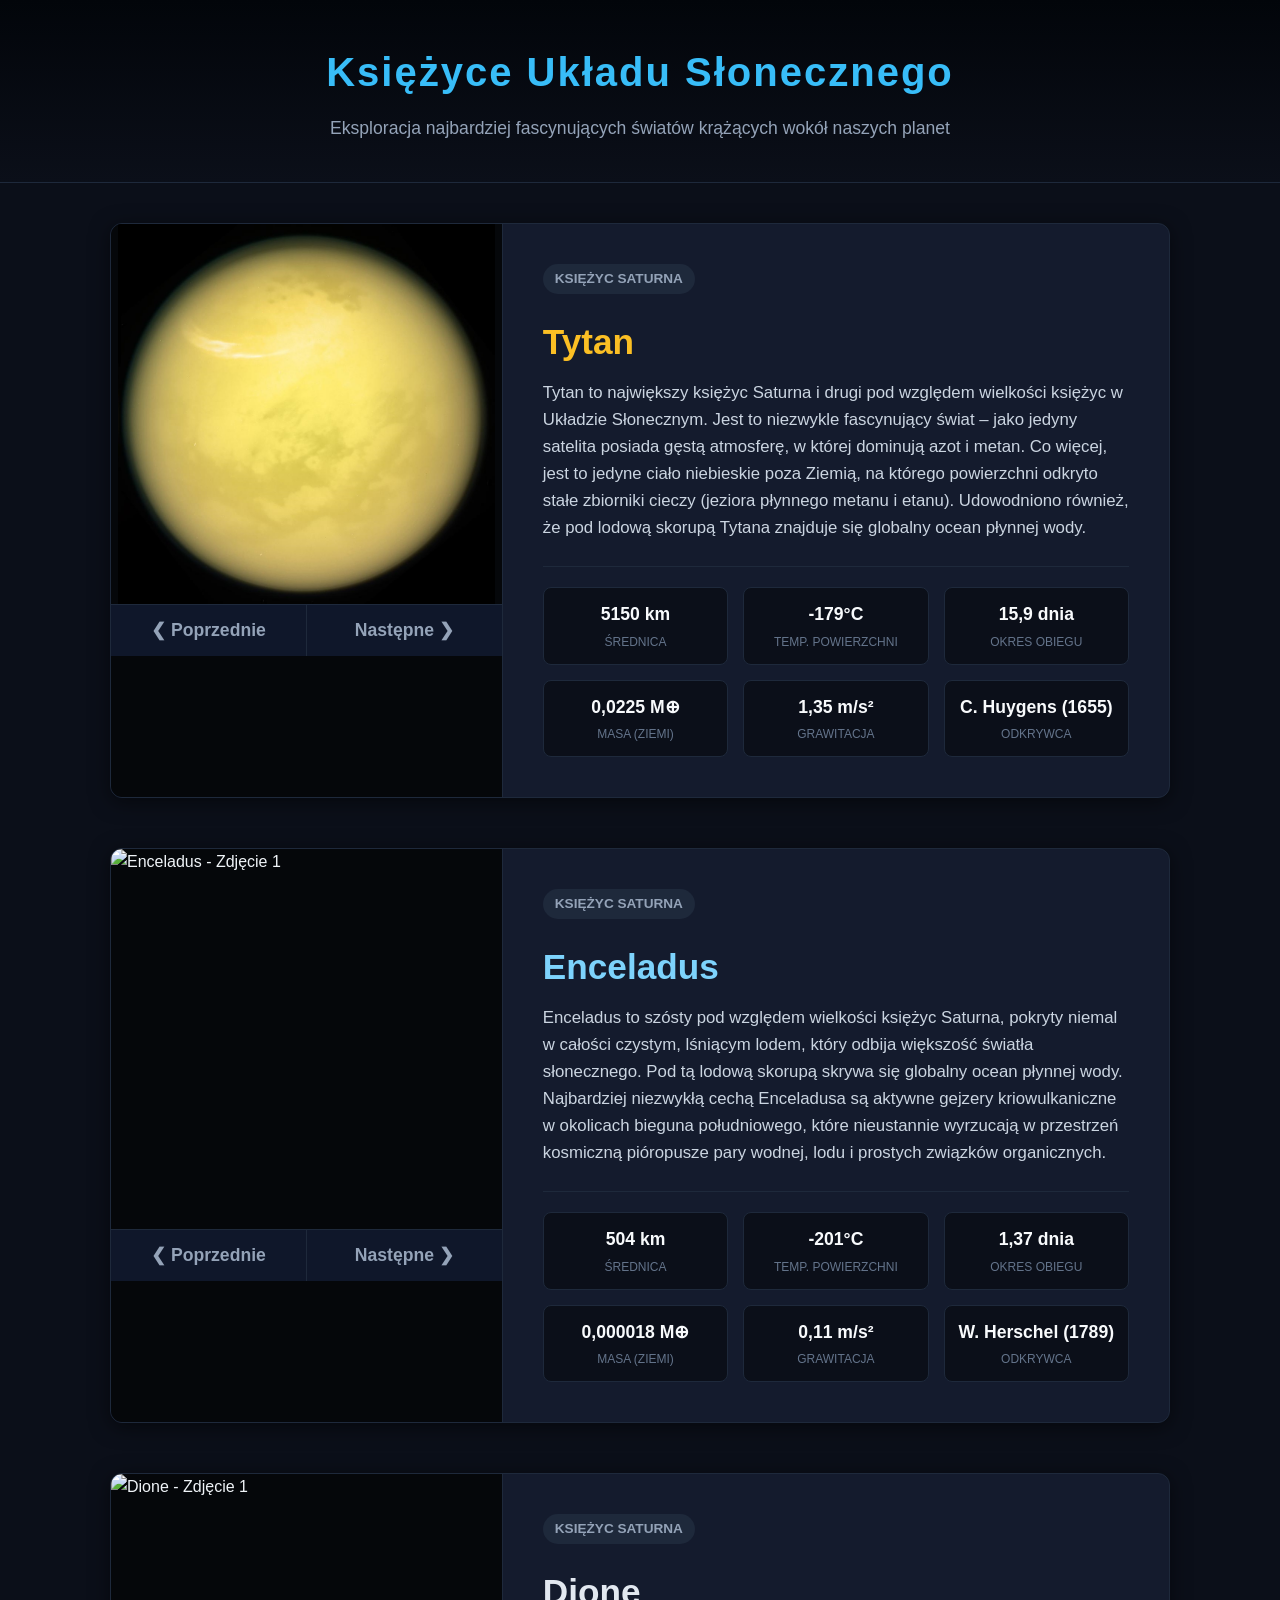
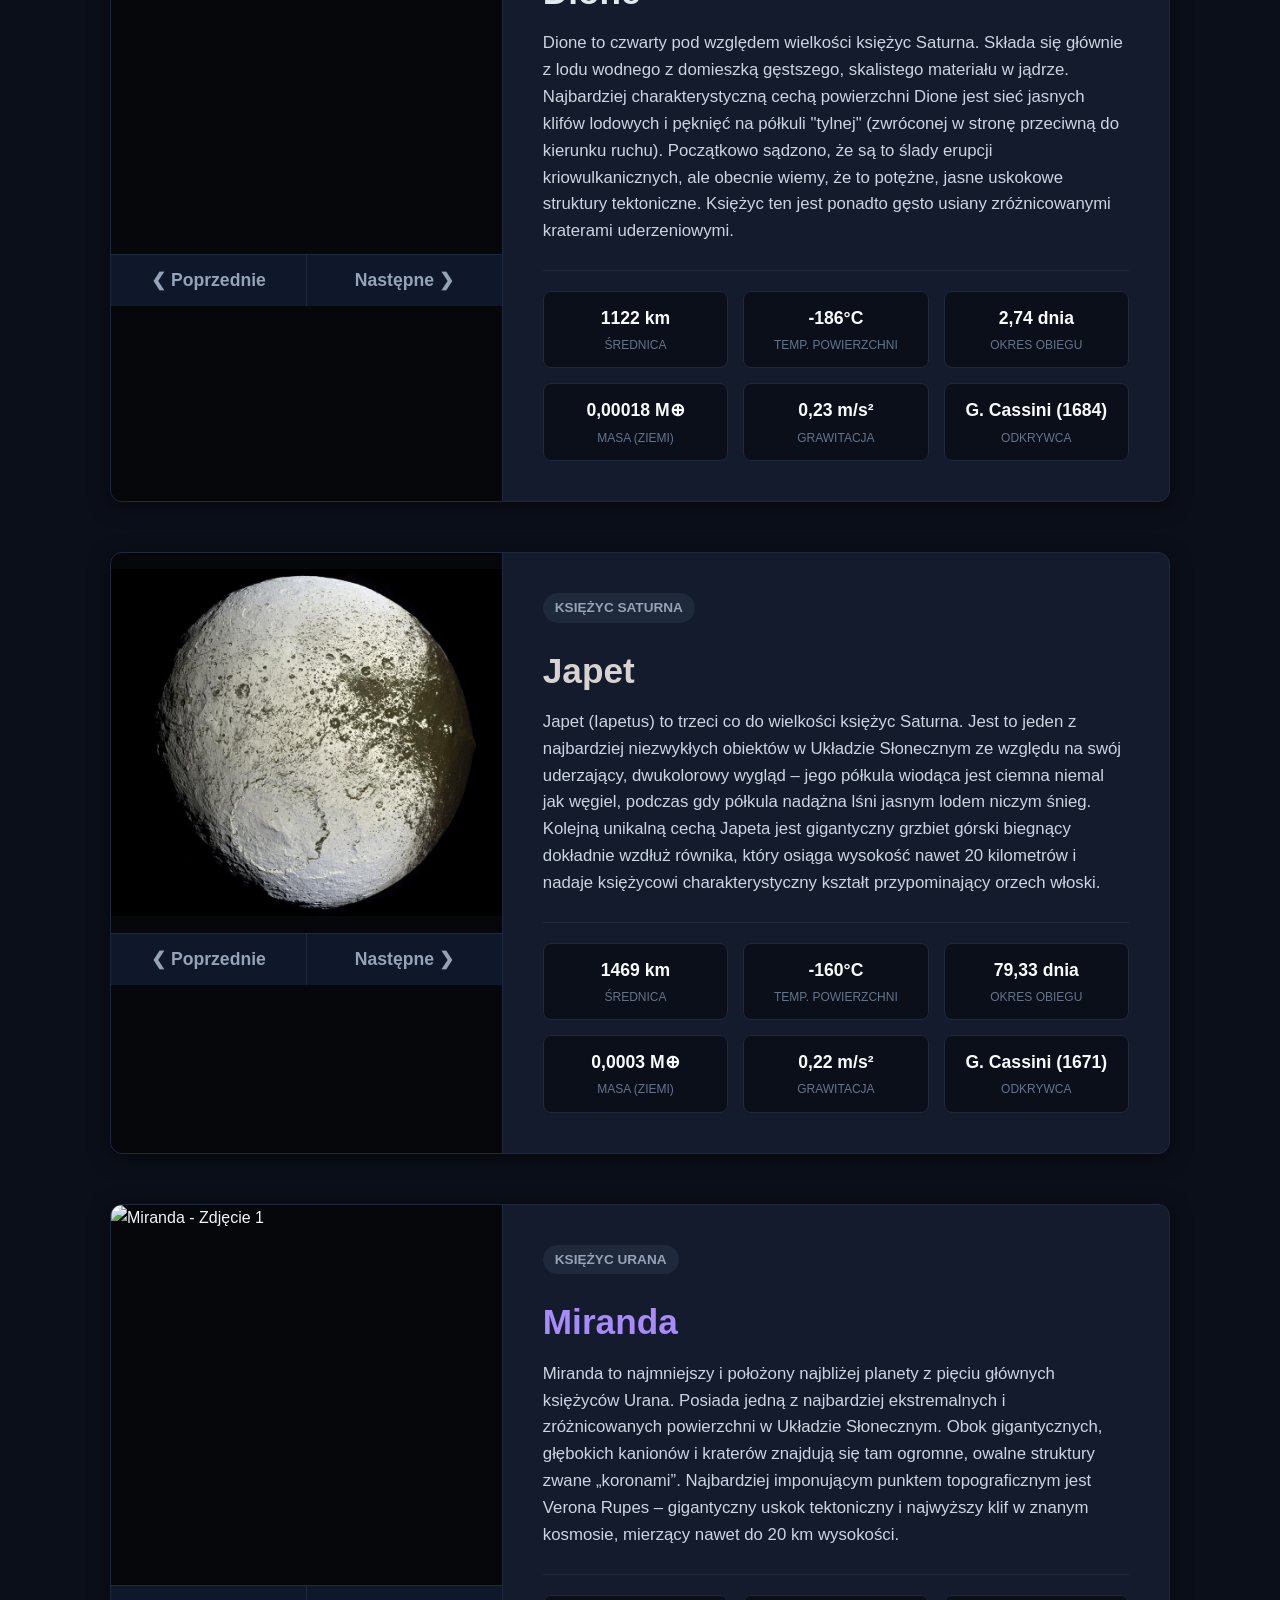
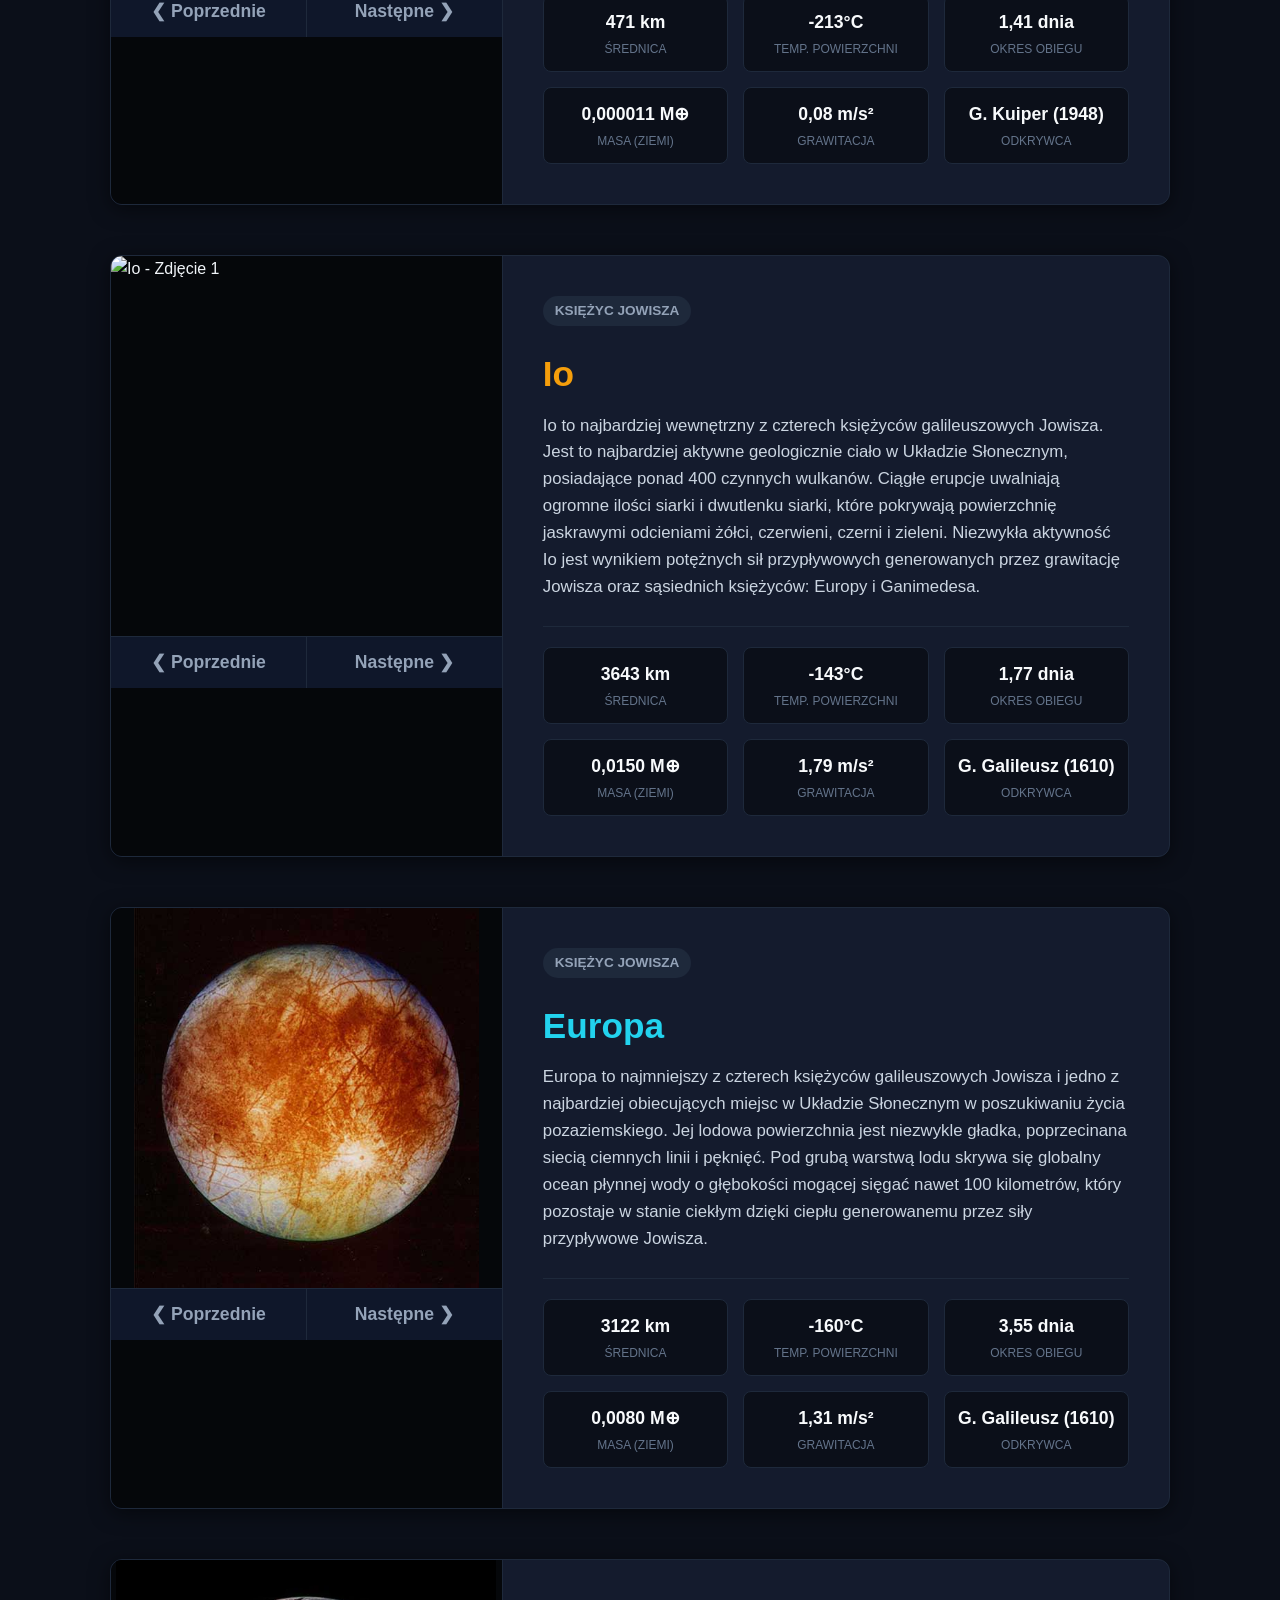
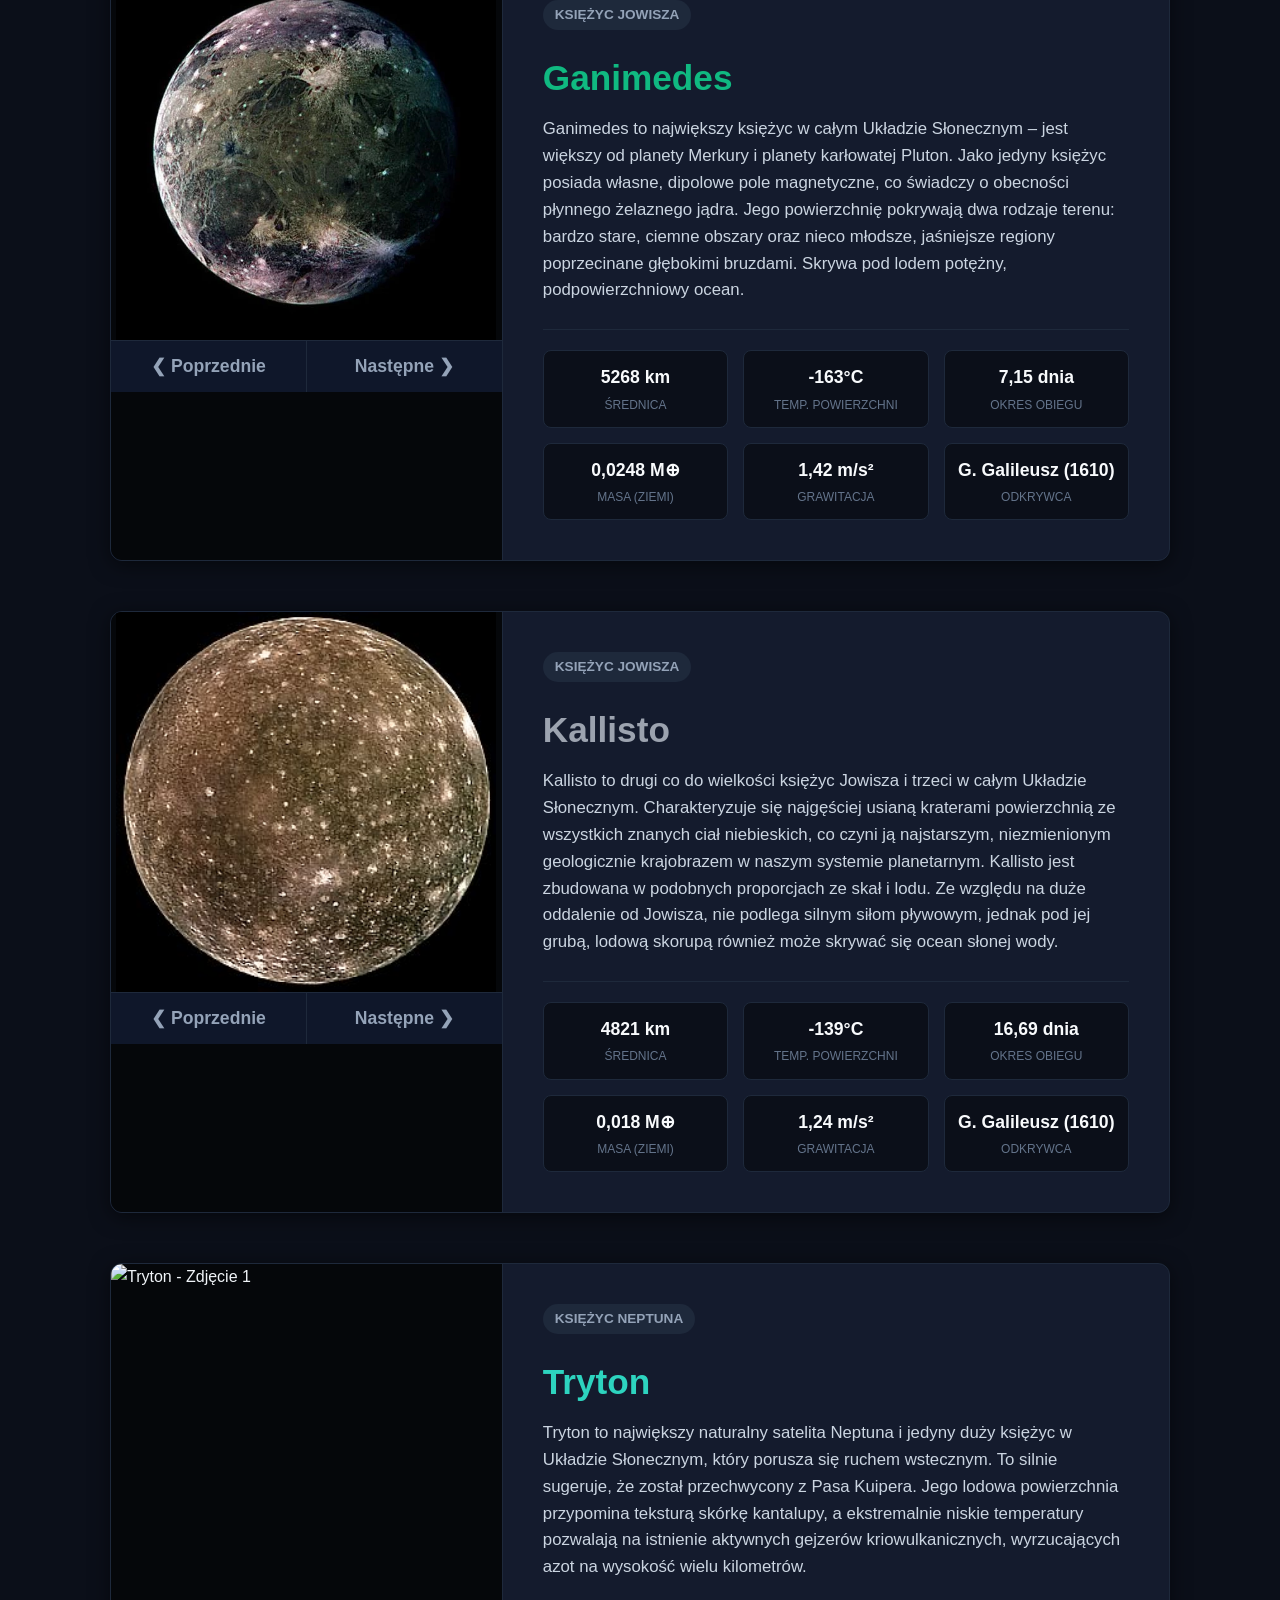
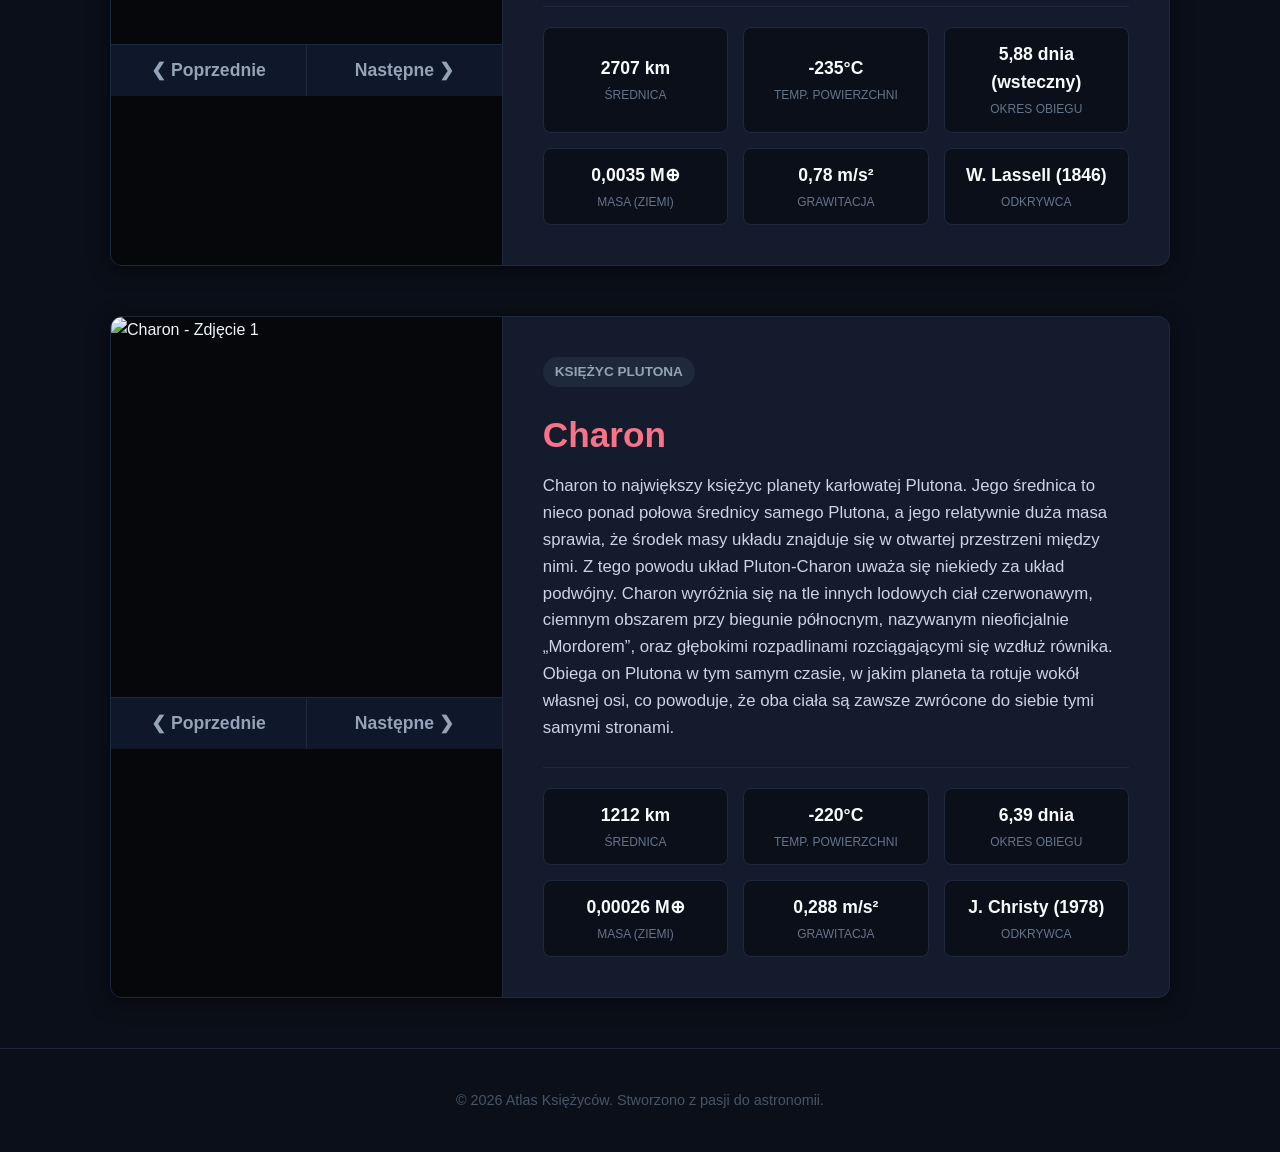
==== commit 6df9f510: "Update index.html" ====
--- a/index.html
+++ b/index.html
@@ -150,7 +150,7 @@
         /* Akcenty kolorystyczne nagłówków */
         .enceladus-card h2 { color: #7dd3fc; }
         .dione-card h2 { color: #e2e8f0; }
-        .iapetus-card h2 { color: #d6d3d1; } /* Szaro-srebrny dla Japeta */
+        .iapetus-card h2 { color: #d6d3d1; }
         .miranda-card h2 { color: #a78bfa; }
         .io-card h2 { color: #f59e0b; }
         .europa-card h2 { color: #22d3ee; }
@@ -336,15 +336,15 @@
         <section class="moon-card iapetus-card" id="iapetus-card">
             <div class="moon-visual-wrapper">
                 <div class="moon-visual">
-                    <div class="slide-container active"><img src="iapetus9.jpg" alt="Japet - Zdjęcie 1"></div>
-                    <div class="slide-container"><img src="iapetus8.webp" alt="Japet - Zdjęcie 2"></div>
-                    <div class="slide-container"><img src="iapetus7.webp" alt="Japet - Zdjęcie 3"></div>
-                    <div class="slide-container"><img src="iapetus6.jpg" alt="Japet - Zdjęcie 4"></div>
-                    <div class="slide-container"><img src="iapetus5.jfif" alt="Japet - Zdjęcie 5"></div>
-                    <div class="slide-container"><img src="iapetus1.jfif" alt="Japet - Zdjęcie 6"></div>
-                    <div class="slide-container"><img src="iapetus4.jfif" alt="Japet - Zdjęcie 7"></div>
-                    <div class="slide-container"><img src="iapetus3.jfif" alt="Japet - Zdjęcie 8"></div>
-                    <div class="slide-container"><img src="iapetus2.jfif" alt="Japet - Zdjęcie 9"></div>
+                    <div class="slide-container active"><img src="Iapetus1.jfif" alt="Japet - Zdjęcie 1"></div>
+                    <div class="slide-container"><img src="Iapetus2.jfif" alt="Japet - Zdjęcie 2"></div>
+                    <div class="slide-container"><img src="Iapetus3.jfif" alt="Japet - Zdjęcie 3"></div>
+                    <div class="slide-container"><img src="Iapetus4.jfif" alt="Japet - Zdjęcie 4"></div>
+                    <div class="slide-container"><img src="Iapetus5.jfif" alt="Japet - Zdjęcie 5"></div>
+                    <div class="slide-container"><img src="Iapetus6.jpg" alt="Japet - Zdjęcie 6"></div>
+                    <div class="slide-container"><img src="Iapetus7.webp" alt="Japet - Zdjęcie 7"></div>
+                    <div class="slide-container"><img src="Iapetus8.webp" alt="Japet - Zdjęcie 8"></div>
+                    <div class="slide-container"><img src="Iapetus9.jpg" alt="Japet - Zdjęcie 9"></div>
                 </div>
                 <div class="slider-controls">
                     <button class="slider-btn btn-prev" onclick="moveSlide('iapetus-card', -1)">&#10094; Poprzednie</button>
@@ -367,6 +367,7 @@
                 </div>
             </div>
         </section>
+
         <section class="moon-card miranda-card" id="miranda-card">
             <div class="moon-visual-wrapper">
                 <div class="moon-visual">
@@ -503,7 +504,8 @@
         <section class="moon-card callisto-card" id="callisto-card">
             <div class="moon-visual-wrapper">
                 <div class="moon-visual">
-                    <div class="slide-container active"><img src="Callisto1.jpeg" alt="Kallisto - Zdjęcie 1"></div>
+                    <div class="slide-container active"><img src="Callisto1.jpg" alt="Kallisto - Zdjęcie 1"></div>
+                    <div class="slide-container"><img src="Callisto1.jpeg" alt="Kallisto - Zdjęcie 7"></div>
                     <div class="slide-container"><img src="Callisto2.jfif" alt="Kallisto - Zdjęcie 2"></div>
                     <div class="slide-container"><img src="Callisto3.jfif" alt="Kallisto - Zdjęcie 3"></div>
                     <div class="slide-container"><img src="Callisto4.jfif" alt="Kallisto - Zdjęcie 4"></div>
@@ -610,7 +612,7 @@
             'titan-card': 0,
             'enceladus-card': 0,
             'dione-card': 0,
-            'iapetus-card': 0, // Dodany suwak dla Japeta
+            'iapetus-card': 0,
             'miranda-card': 0,
             'io-card': 0,
             'europa-card': 0,
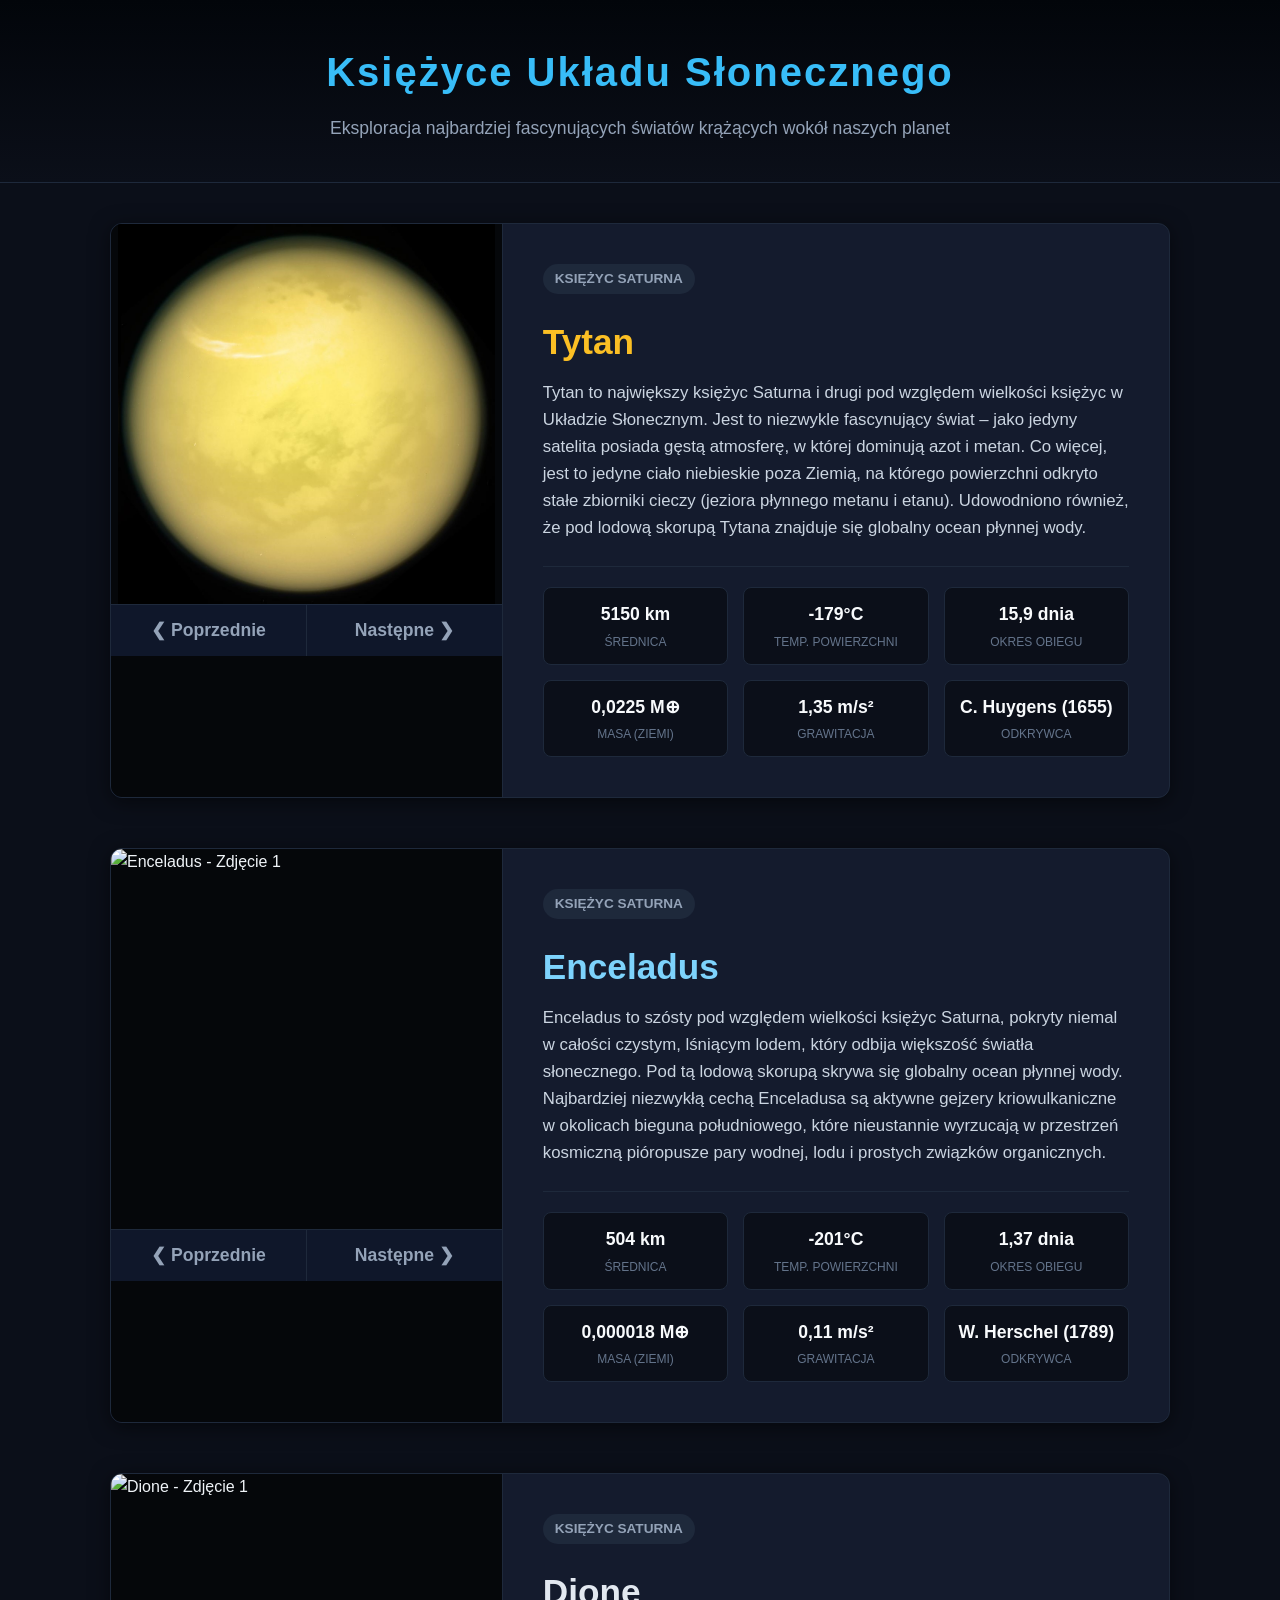
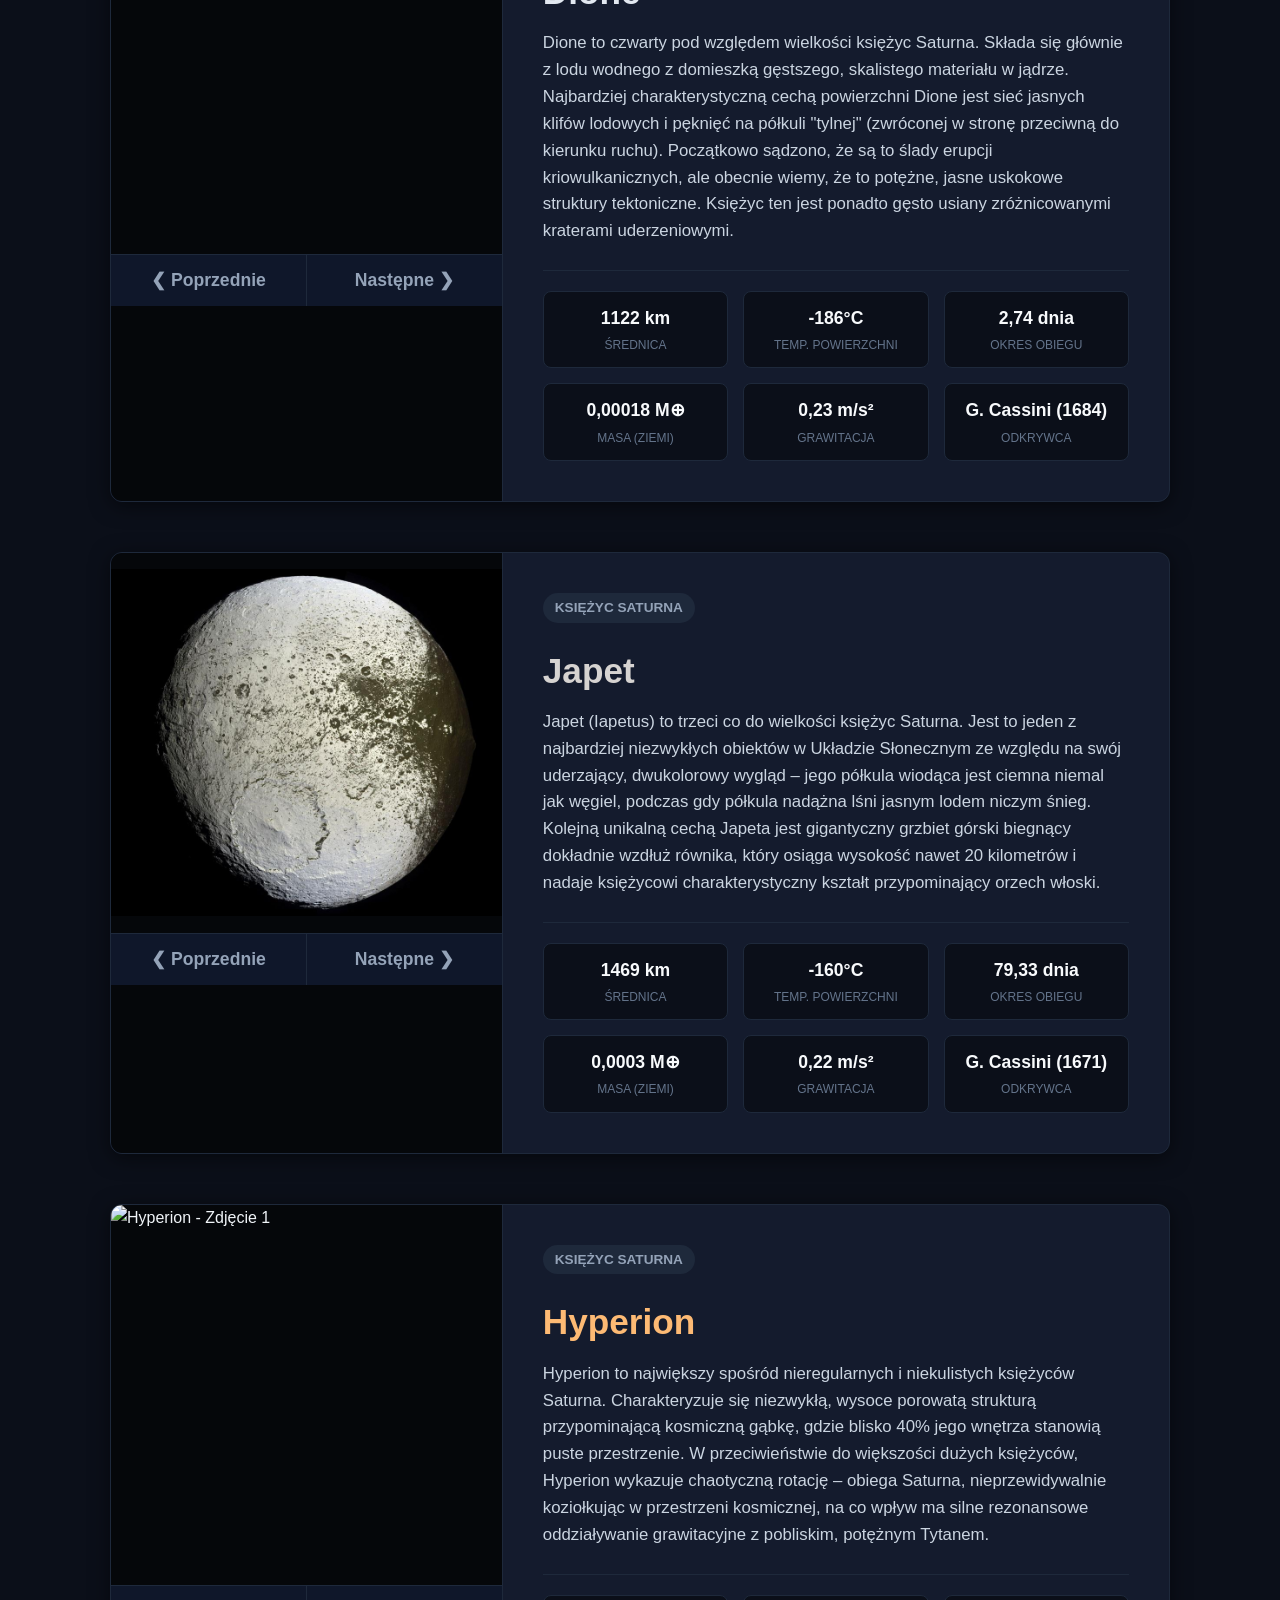
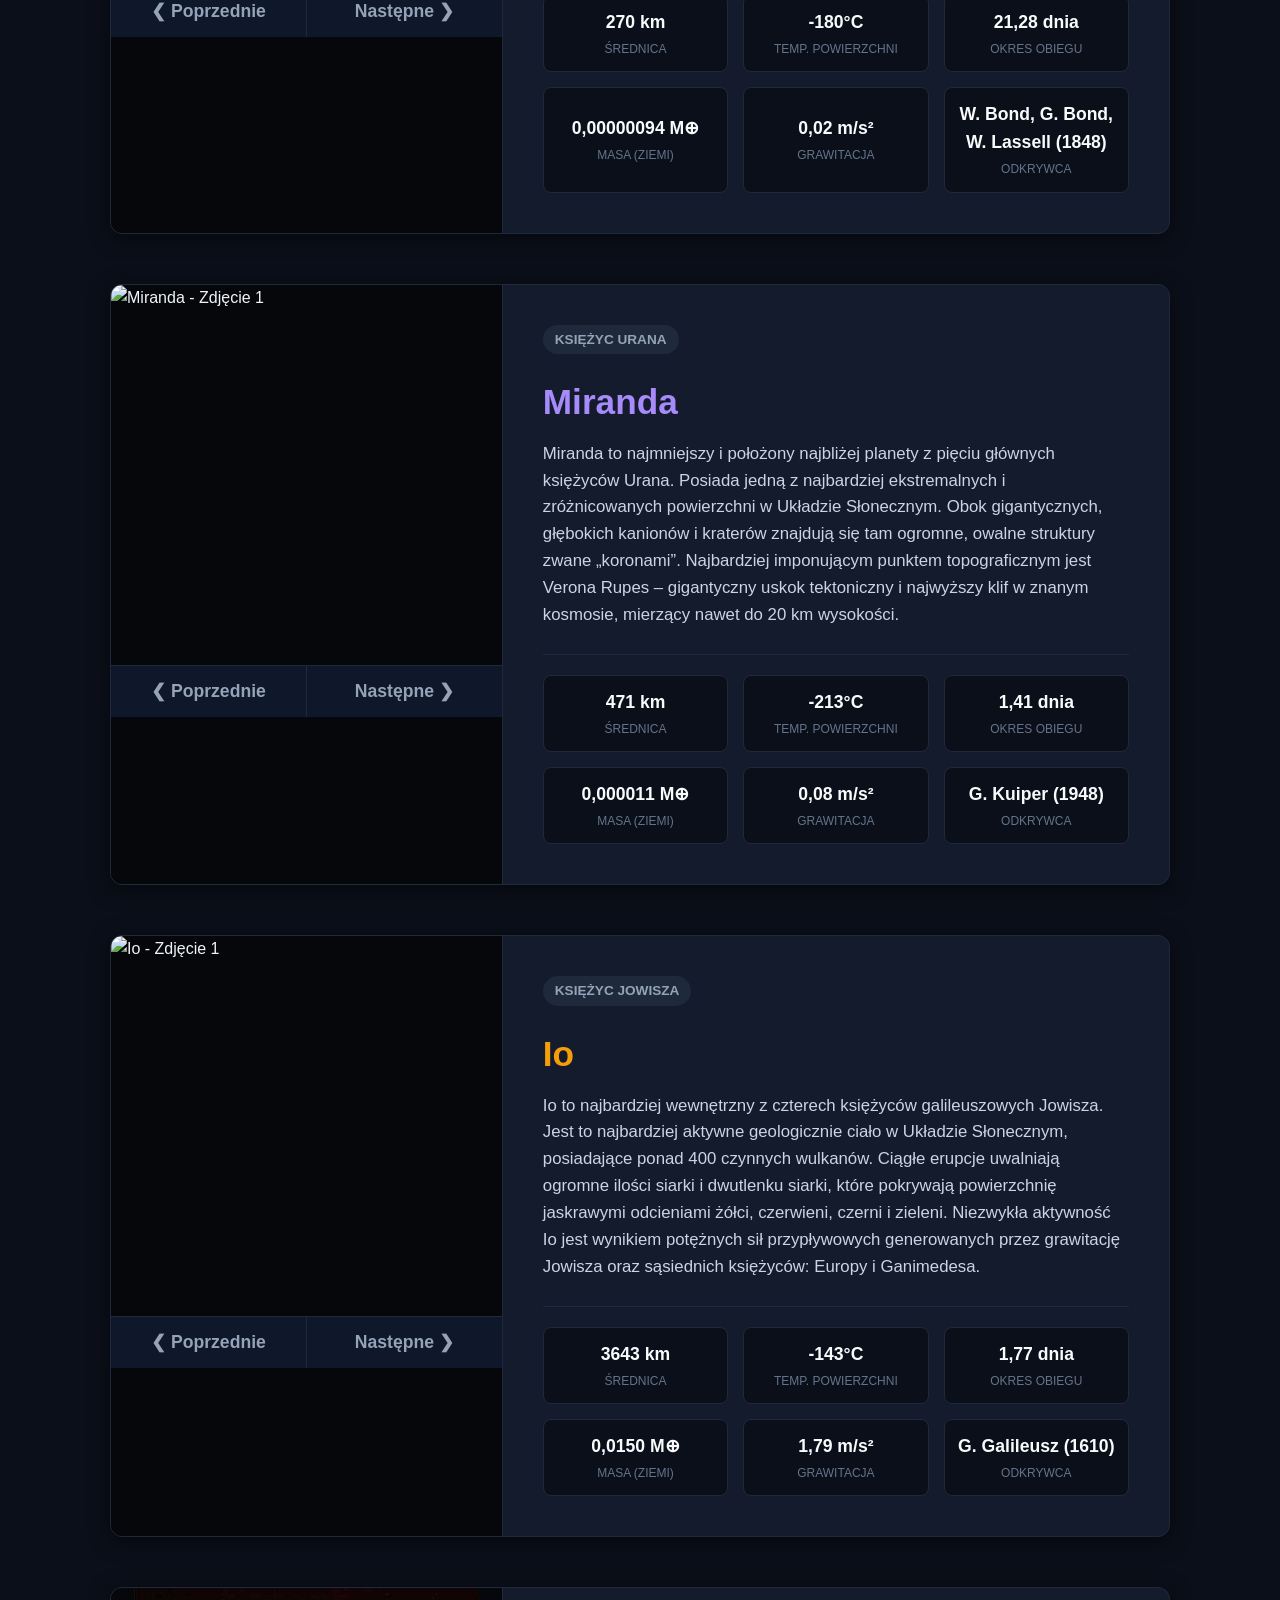
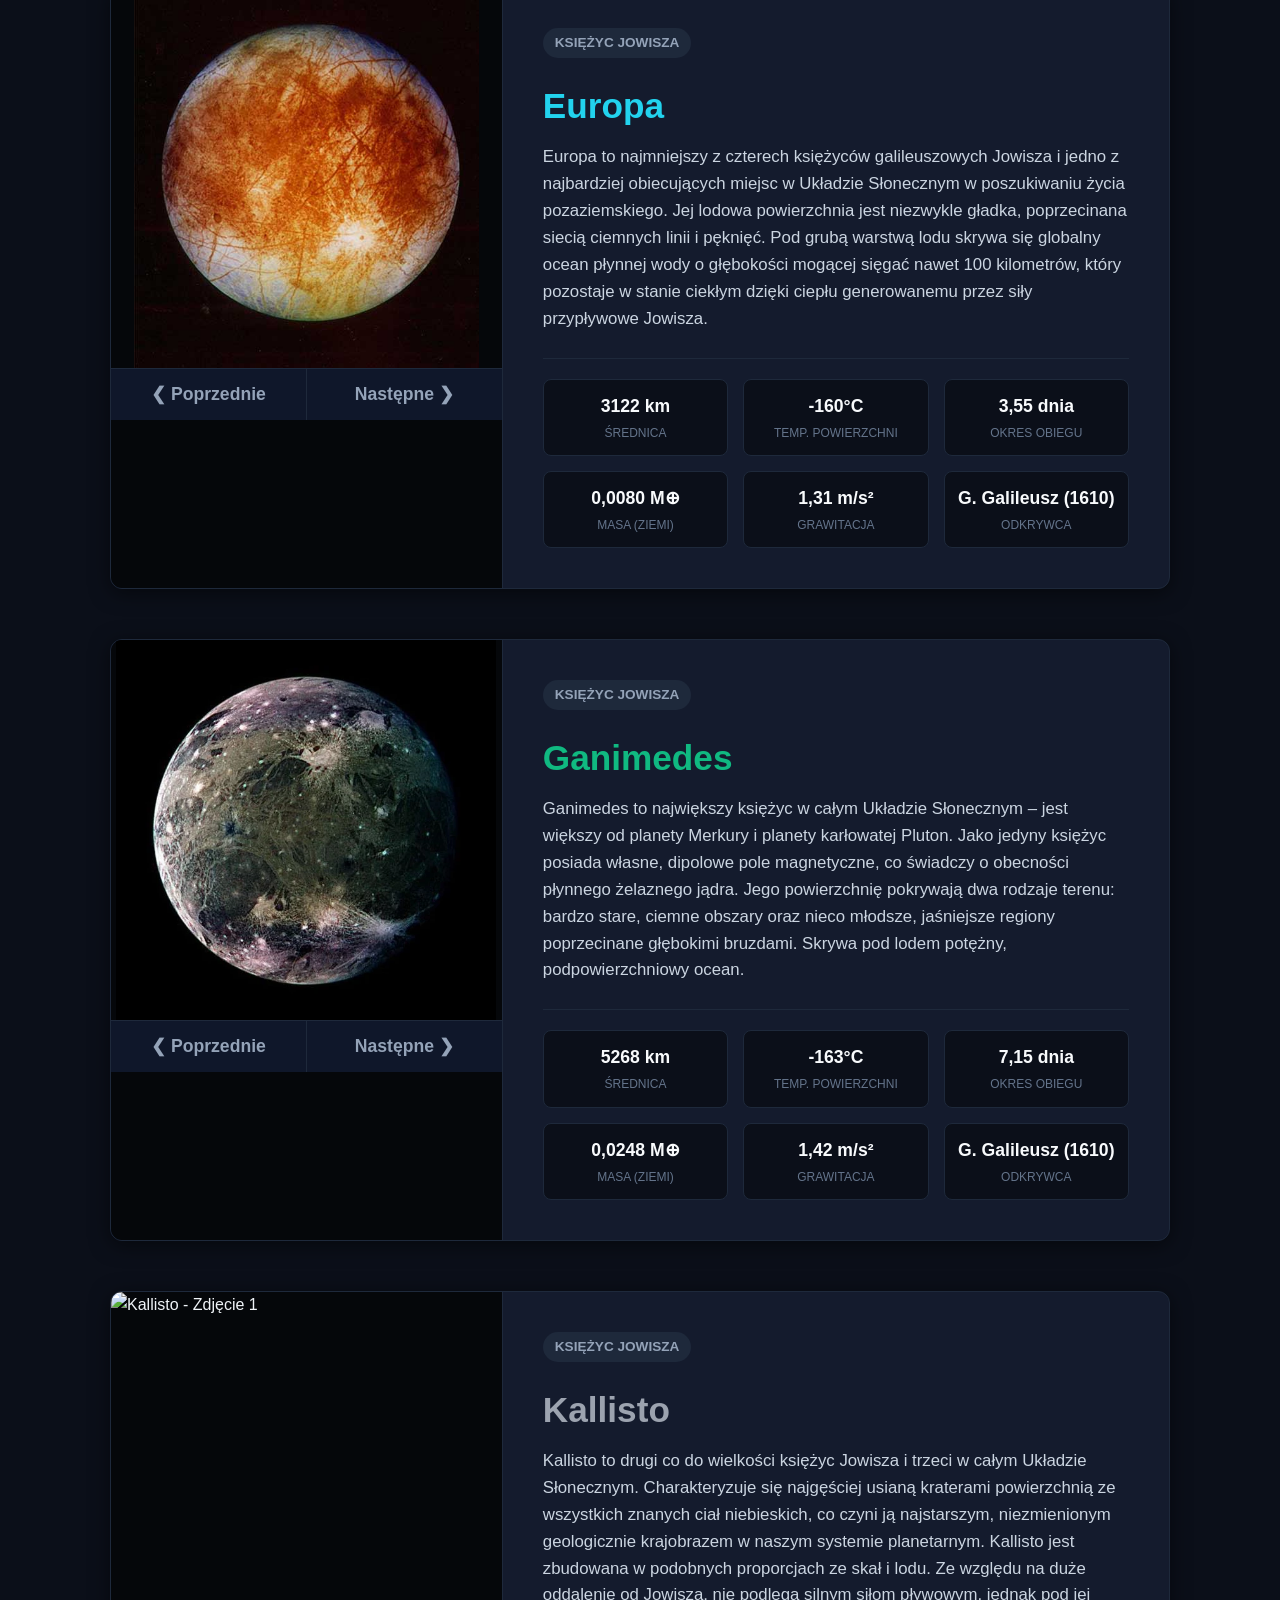
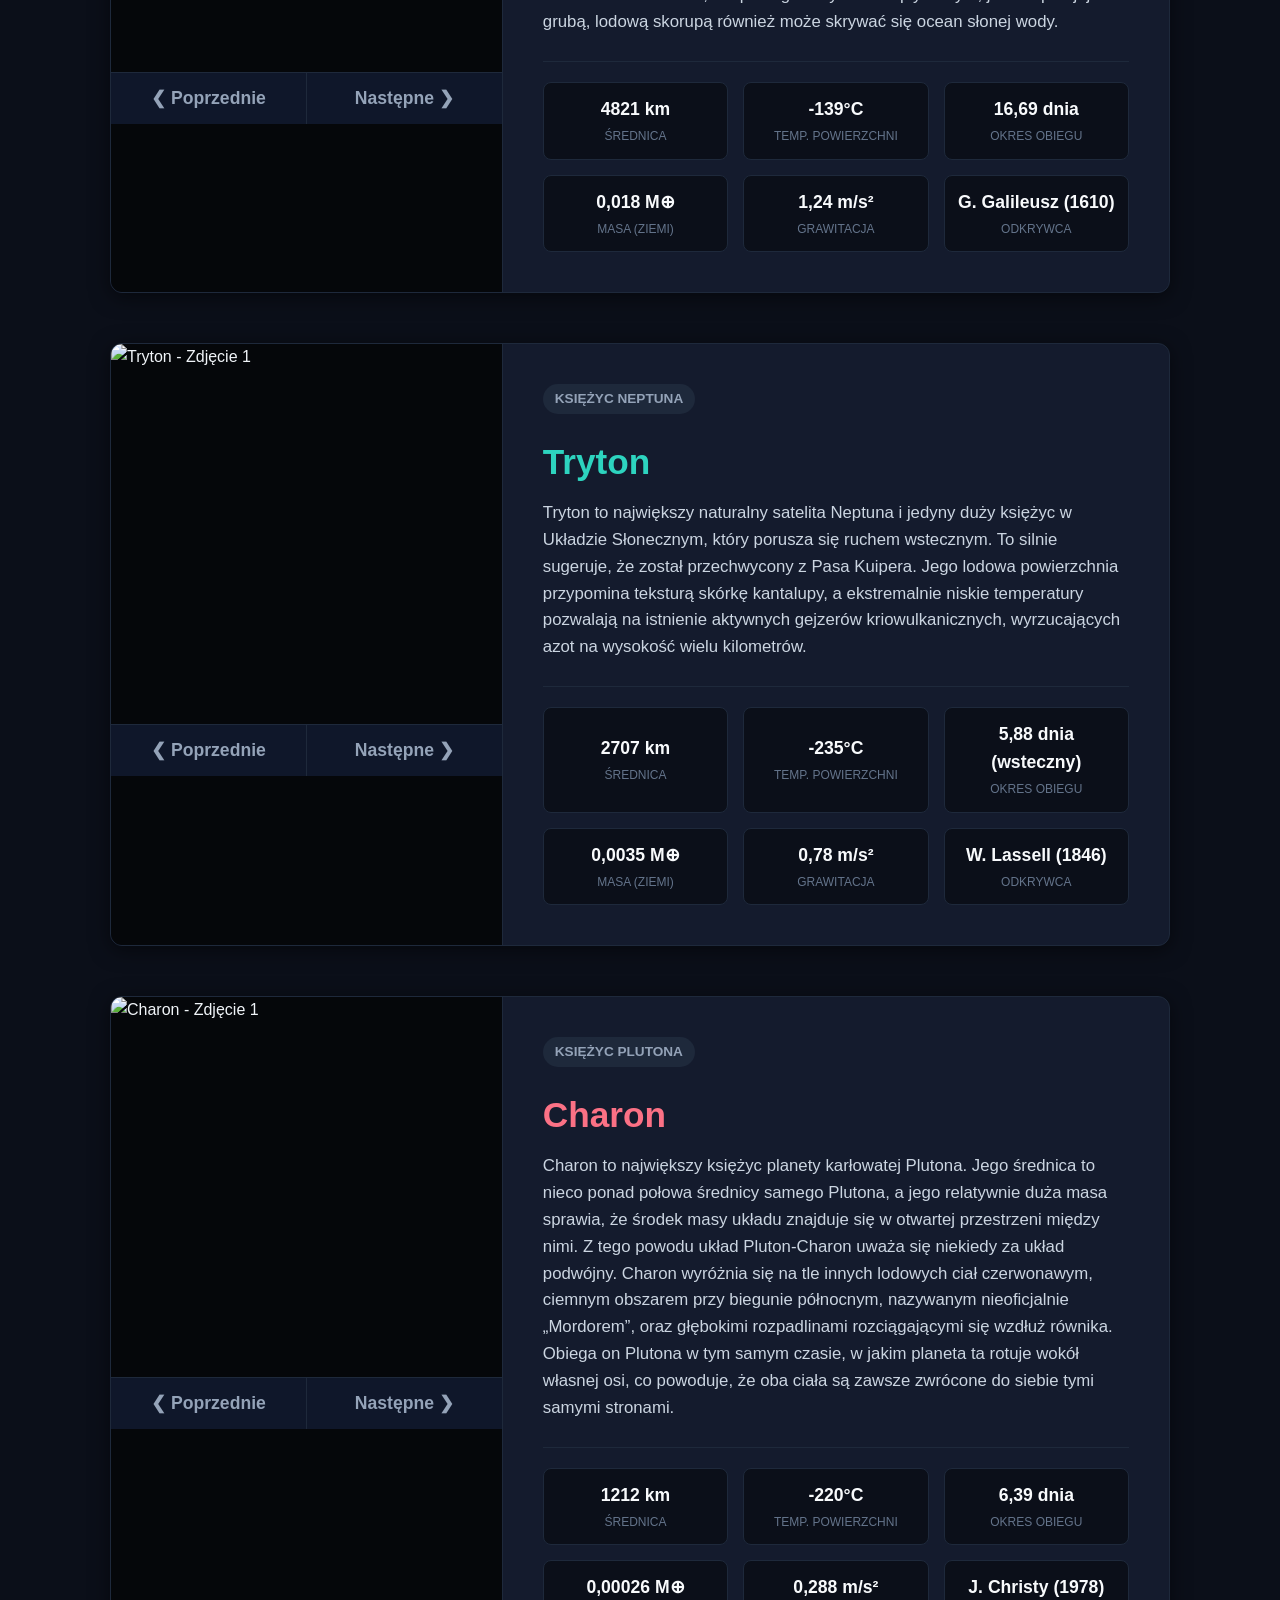
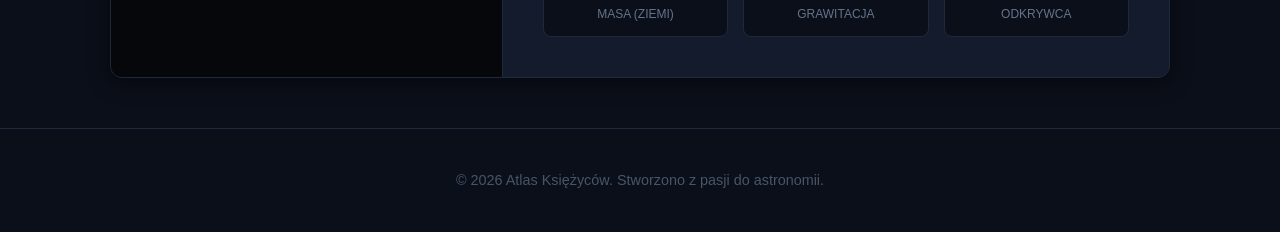
==== commit 87d1b509: "Update index.html" ====
--- a/index.html
+++ b/index.html
@@ -151,6 +151,7 @@
         .enceladus-card h2 { color: #7dd3fc; }
         .dione-card h2 { color: #e2e8f0; }
         .iapetus-card h2 { color: #d6d3d1; }
+        .hyperion-card h2 { color: #fdba74; }
         .miranda-card h2 { color: #a78bfa; }
         .io-card h2 { color: #f59e0b; }
         .europa-card h2 { color: #22d3ee; }
@@ -368,6 +369,39 @@
             </div>
         </section>
 
+        <section class="moon-card hyperion-card" id="hyperion-card">
+            <div class="moon-visual-wrapper">
+                <div class="moon-visual">
+                    <div class="slide-container active"><img src="PIA07740.jpg" alt="Hyperion - Zdjęcie 1"></div>
+                    <div class="slide-container"><img src="20160126_Hypermap01A.jpg" alt="Hyperion - Zdjęcie 2"></div>
+                    <div class="slide-container"><img src="20160126_Hypermap01.jpg" alt="Hyperion - Zdjęcie 3"></div>
+                    <div class="slide-container"><img src="imagescassini20150602pia17194-16.jpg" alt="Hyperion - Zdjęcie 4"></div>
+                    <div class="slide-container"><img src="imagescassini20150602pia17193-16.jpg" alt="Hyperion - Zdjęcie 5"></div>
+                    <div class="slide-container"><img src="N00040259.jpg" alt="Hyperion - Zdjęcie 6"></div>
+                    <div class="slide-container"><img src="OIP.qCyTeKq086YEOSG5AGbGvwHaHa.png" alt="Hyperion - Zdjęcie 7"></div>
+                </div>
+                <div class="slider-controls">
+                    <button class="slider-btn btn-prev" onclick="moveSlide('hyperion-card', -1)">&#10094; Poprzednie</button>
+                    <button class="slider-btn btn-next" onclick="moveSlide('hyperion-card', 1)">Następne &#10095;</button>
+                </div>
+            </div>
+            <div class="moon-info">
+                <span class="planet-tag">Księżyc Saturna</span>
+                <h2>Hyperion</h2>
+                <p class="moon-description">
+                    Hyperion to największy spośród nieregularnych i niekulistych księżyców Saturna. Charakteryzuje się niezwykłą, wysoce porowatą strukturą przypominającą kosmiczną gąbkę, gdzie blisko 40% jego wnętrza stanowią puste przestrzenie. W przeciwieństwie do większości dużych księżyców, Hyperion wykazuje chaotyczną rotację – obiega Saturna, nieprzewidywalnie koziołkując w przestrzeni kosmicznej, na co wpływ ma silne rezonansowe oddziaływanie grawitacyjne z pobliskim, potężnym Tytanem.
+                </p>
+                <div class="stats-grid">
+                    <div class="stat-box"><span class="stat-value">270 km</span><span class="stat-label">Średnica</span></div>
+                    <div class="stat-box"><span class="stat-value">-180°C</span><span class="stat-label">Temp. powierzchni</span></div>
+                    <div class="stat-box"><span class="stat-value">21,28 dnia</span><span class="stat-label">Okres obiegu</span></div>
+                    <div class="stat-box"><span class="stat-value">0,00000094 M⊕</span><span class="stat-label">Masa (Ziemi)</span></div>
+                    <div class="stat-box"><span class="stat-value">0,02 m/s²</span><span class="stat-label">Grawitacja</span></div>
+                    <div class="stat-box"><span class="stat-value">W. Bond, G. Bond, W. Lassell (1848)</span><span class="stat-label">Odkrywca</span></div>
+                </div>
+            </div>
+        </section>
+
         <section class="moon-card miranda-card" id="miranda-card">
             <div class="moon-visual-wrapper">
                 <div class="moon-visual">
@@ -504,7 +538,8 @@
         <section class="moon-card callisto-card" id="callisto-card">
             <div class="moon-visual-wrapper">
                 <div class="moon-visual">
-                    <div class="slide-container active"><img src="Callisto1.jpg" alt="Kallisto - Zdjęcie 1"></div>
+                    <div class="slide-container active"><img src="Callisto0.jpg" alt="Kallisto - Zdjęcie 1"></div>
+                    <div class="slide-container"><img src="Callisto1.jpg" alt="Kallisto - Zdjęcie 7"></div>
                     <div class="slide-container"><img src="Callisto1.jpeg" alt="Kallisto - Zdjęcie 7"></div>
                     <div class="slide-container"><img src="Callisto2.jfif" alt="Kallisto - Zdjęcie 2"></div>
                     <div class="slide-container"><img src="Callisto3.jfif" alt="Kallisto - Zdjęcie 3"></div>
@@ -613,6 +648,7 @@
             'enceladus-card': 0,
             'dione-card': 0,
             'iapetus-card': 0,
+            'hyperion-card': 0,
             'miranda-card': 0,
             'io-card': 0,
             'europa-card': 0,
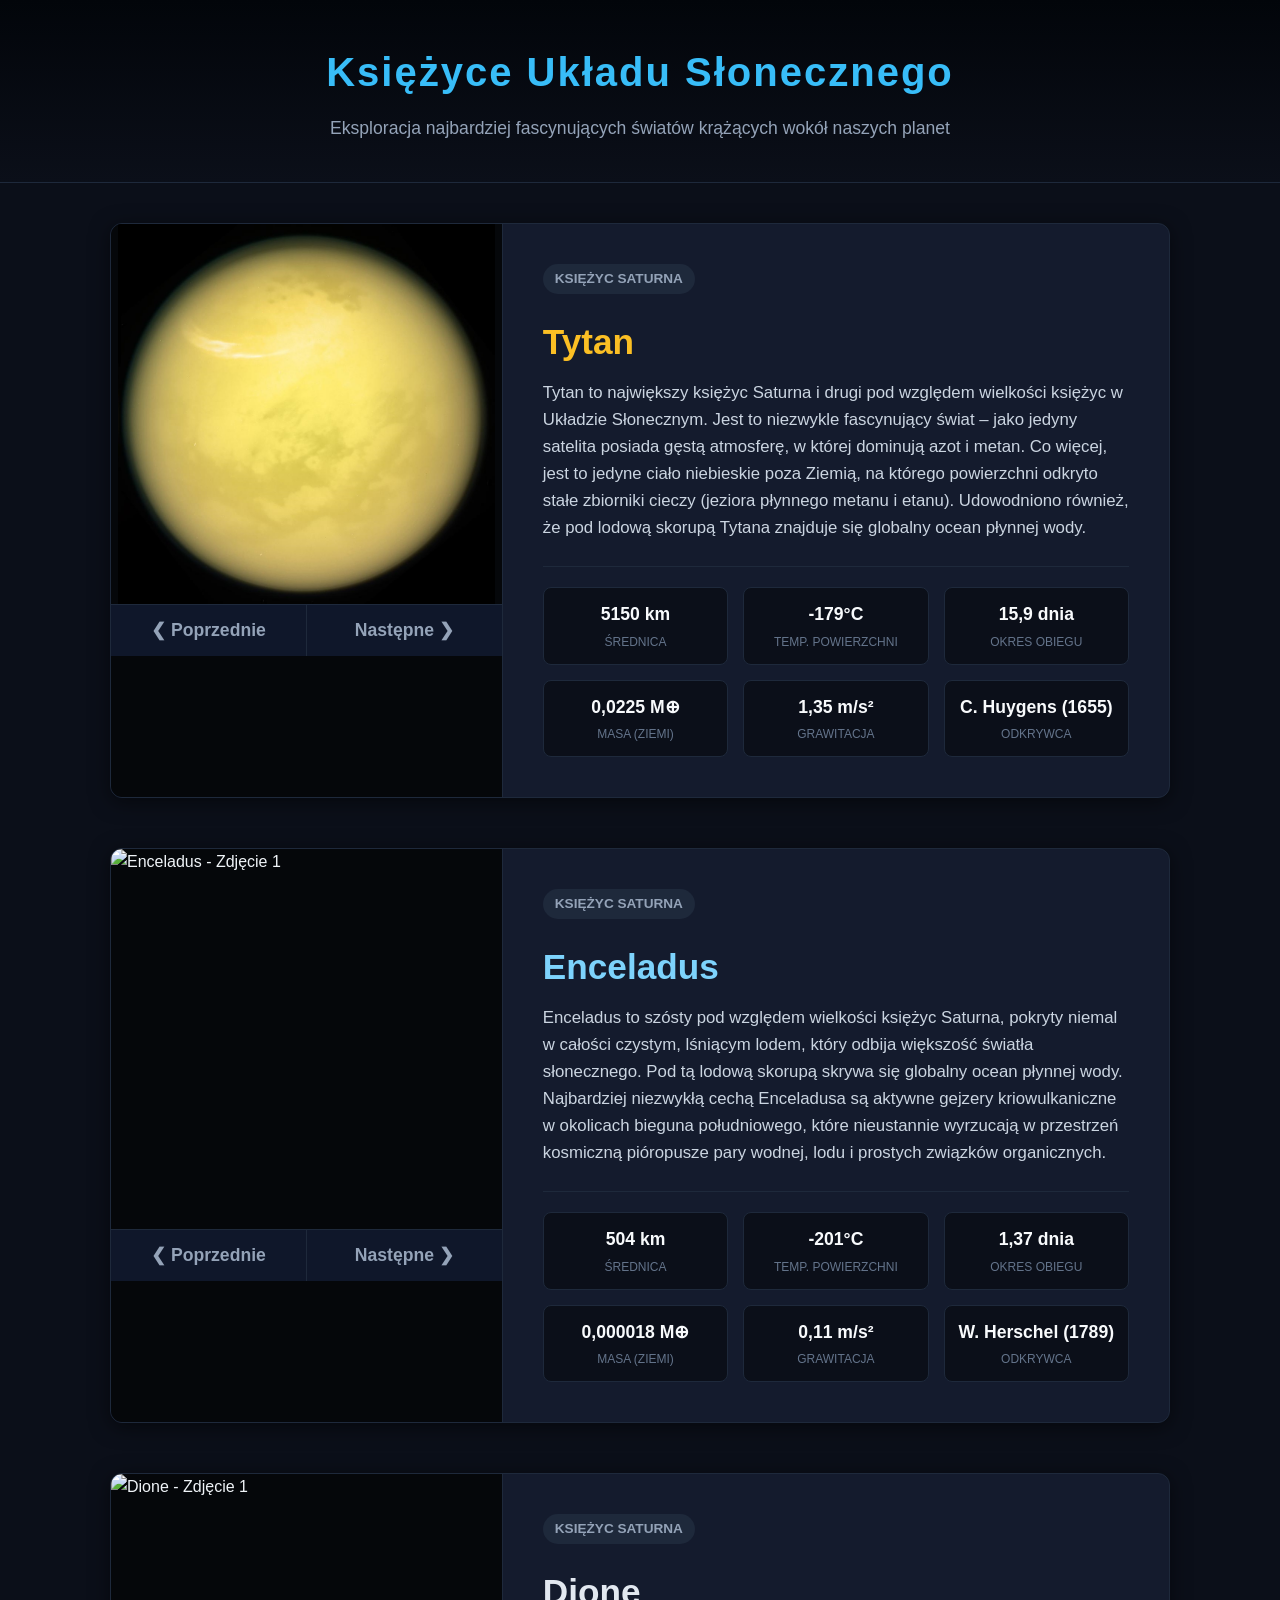
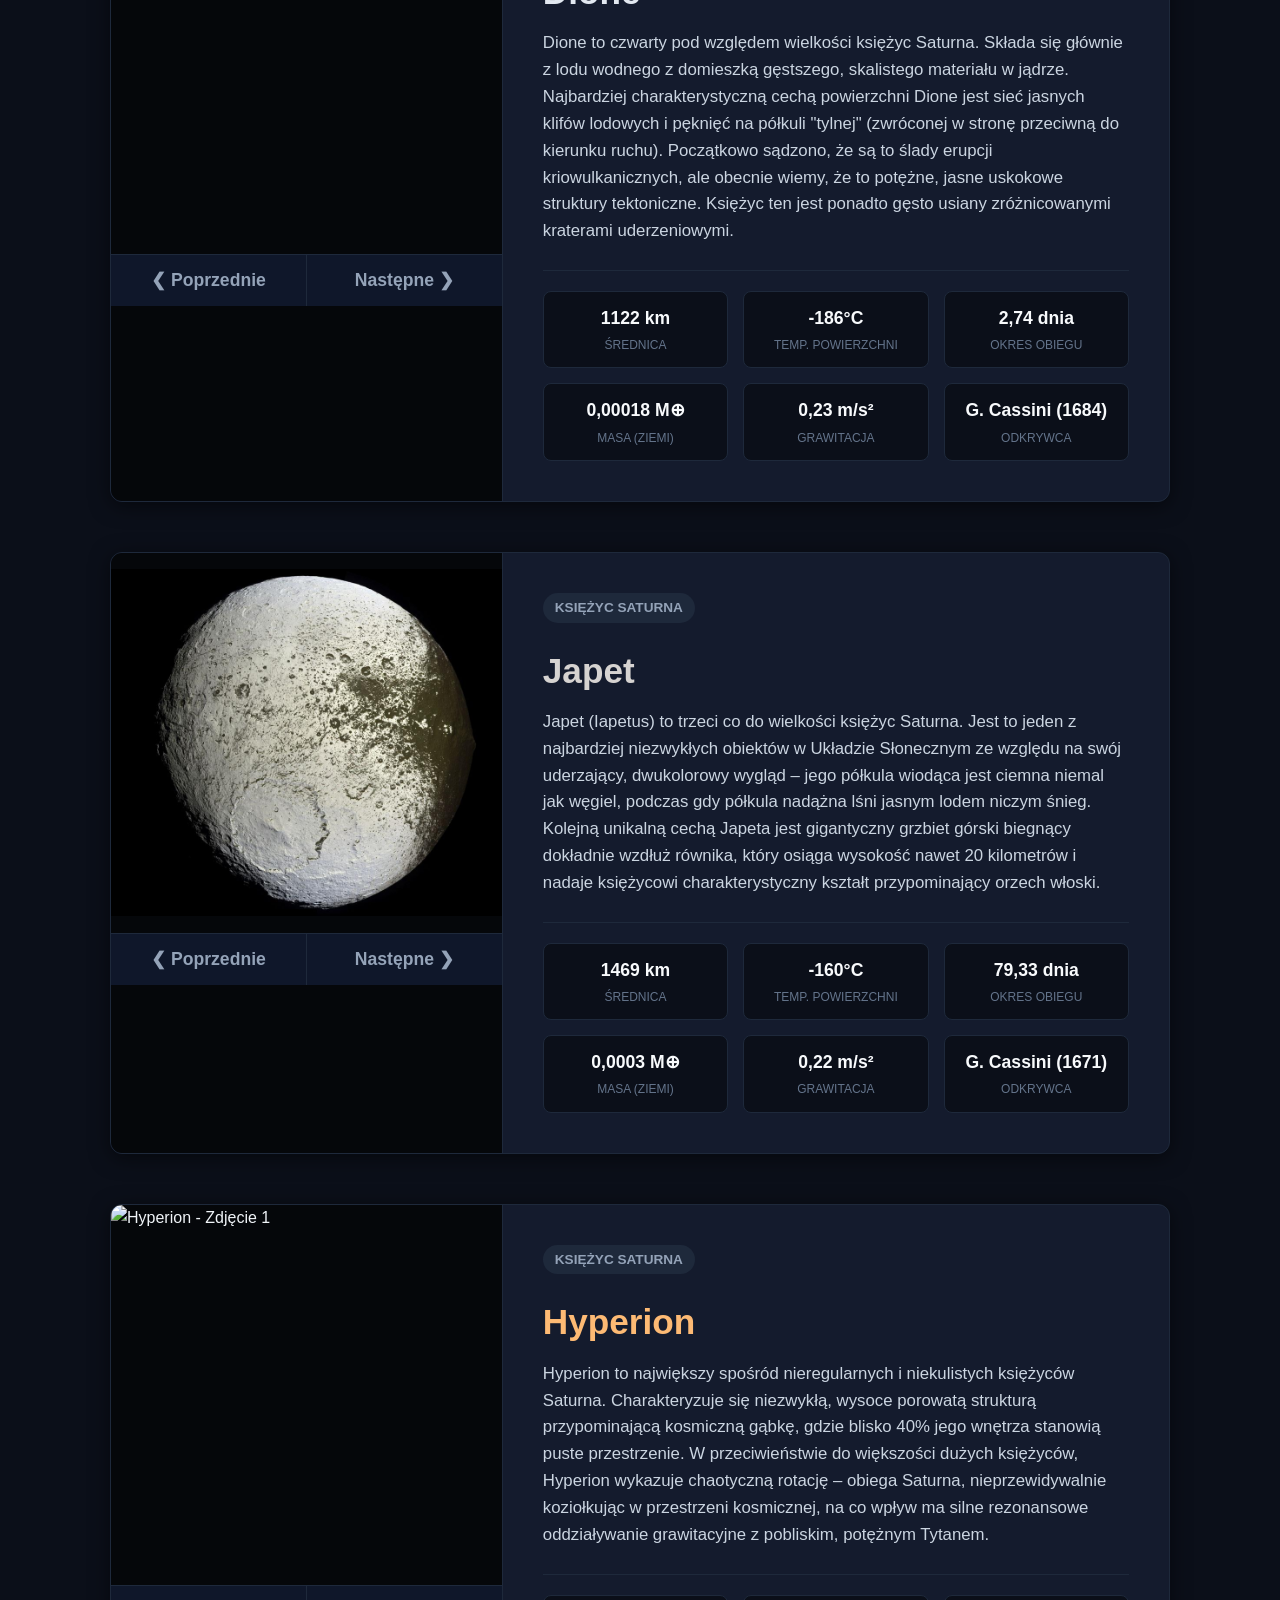
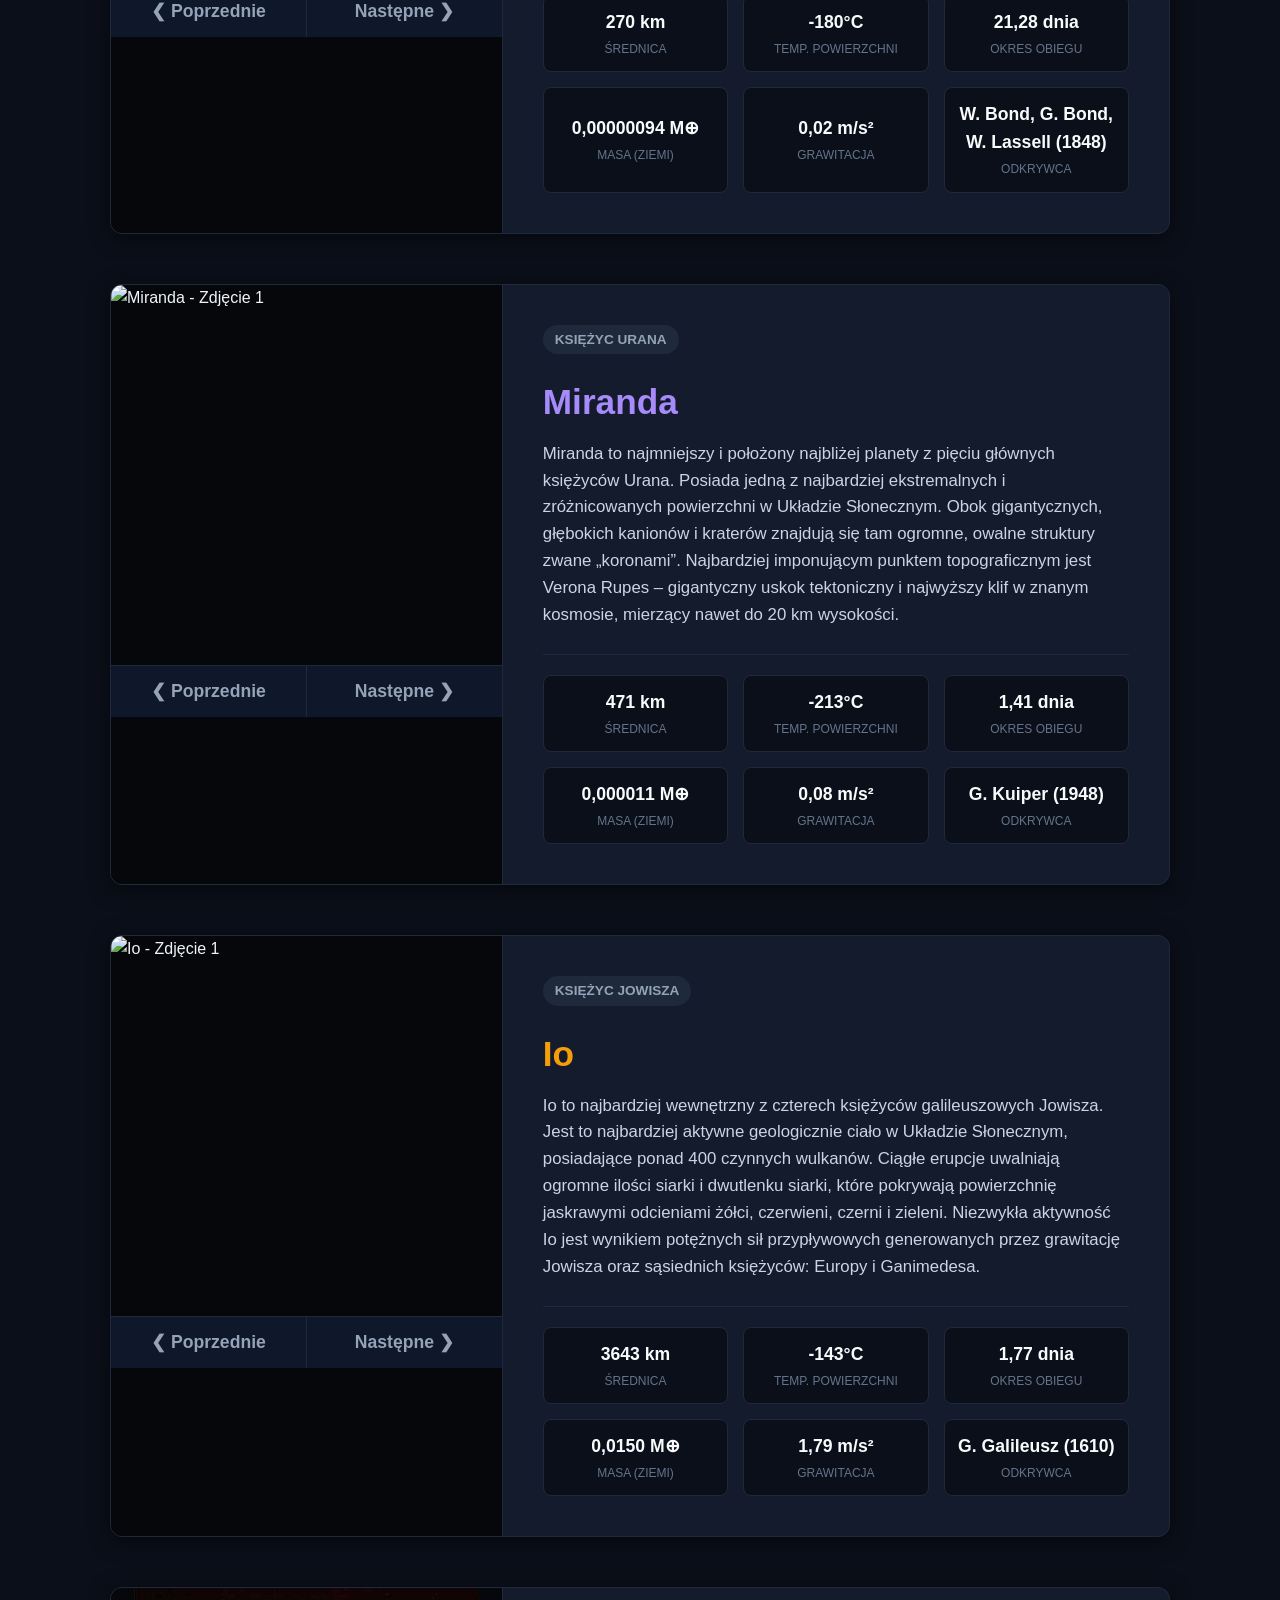
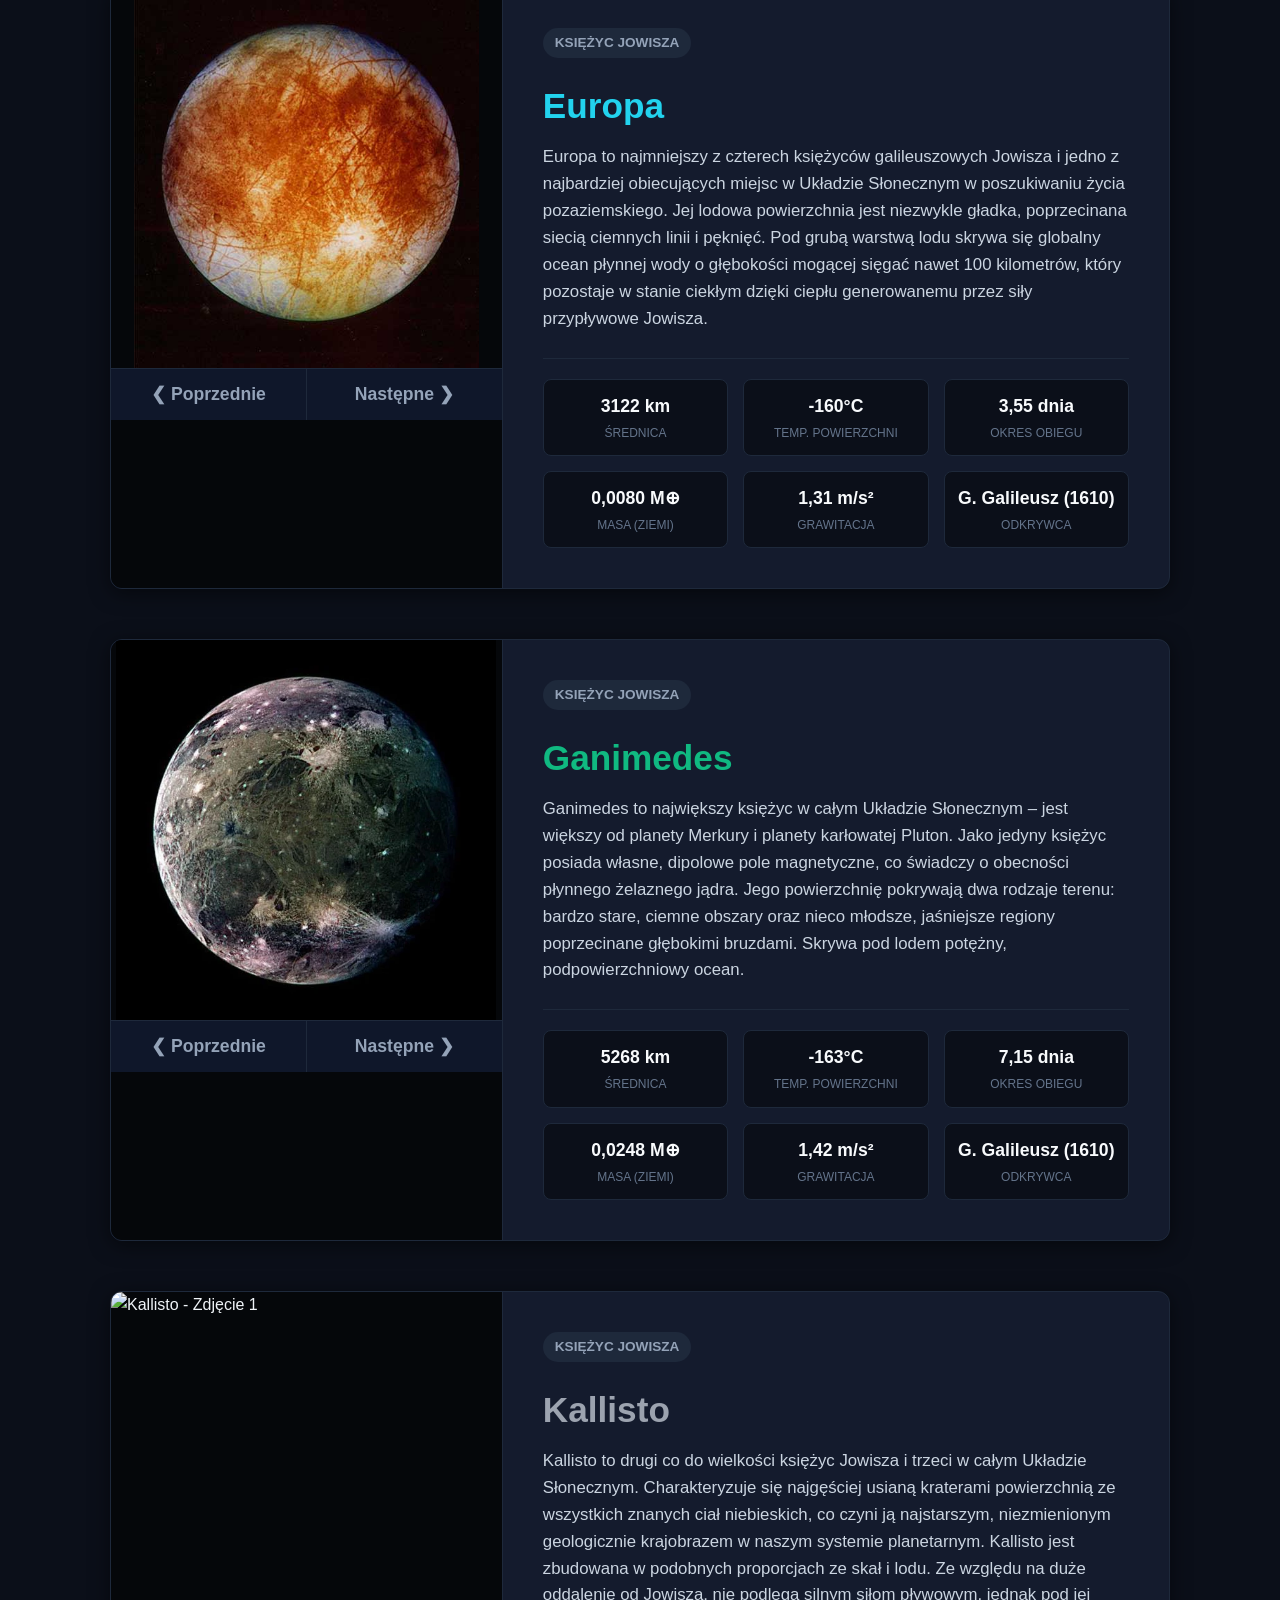
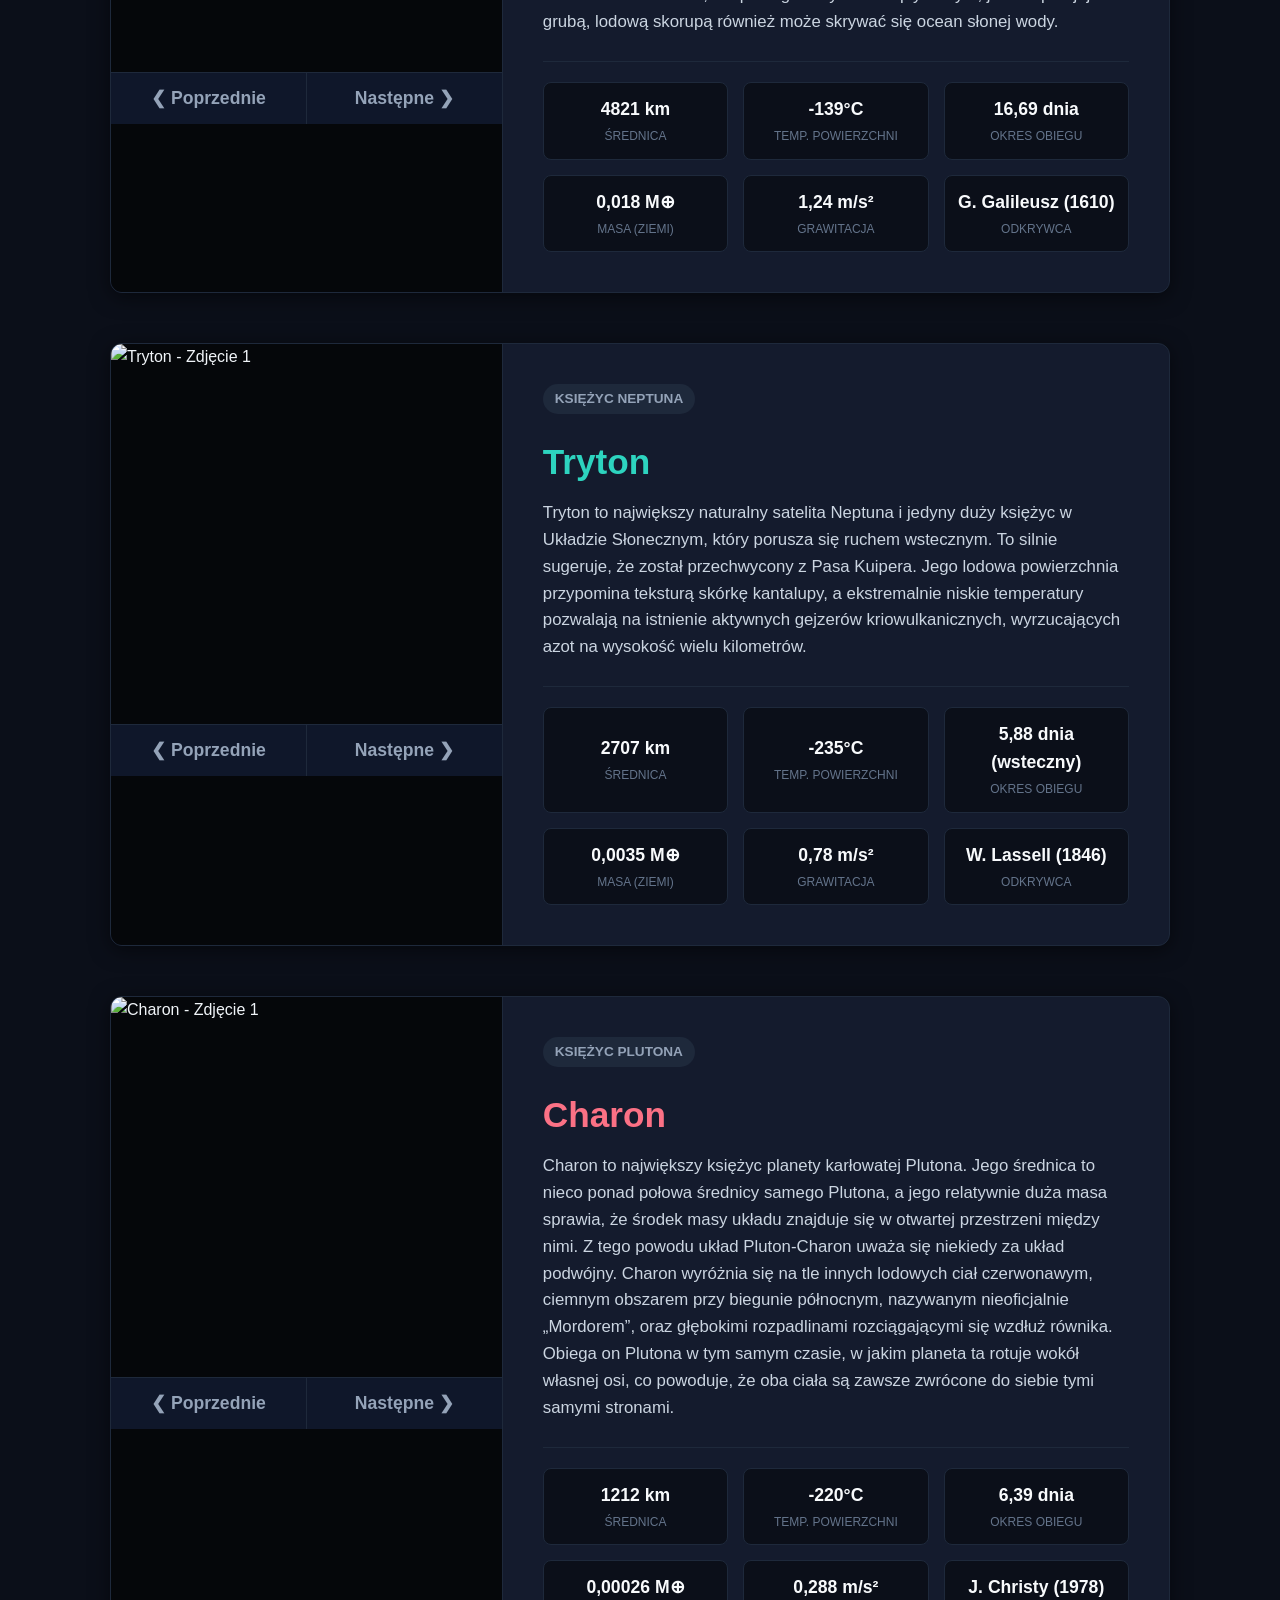
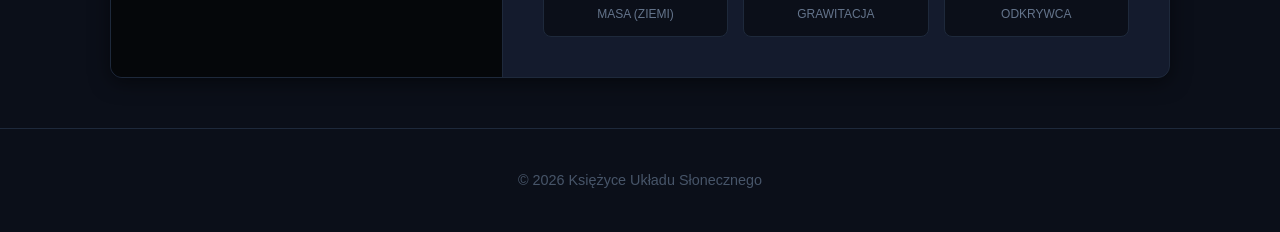
==== commit 177f5aab: "Update index.html" ====
--- a/index.html
+++ b/index.html
@@ -639,7 +639,7 @@
     </main>
 
     <footer>
-        <p>&copy; 2026 Atlas Księżyców. Stworzono z pasji do astronomii.</p>
+        <p>&copy; 2026 Księżyce Układu Słonecznego</p>
     </footer>
 
     <script>
